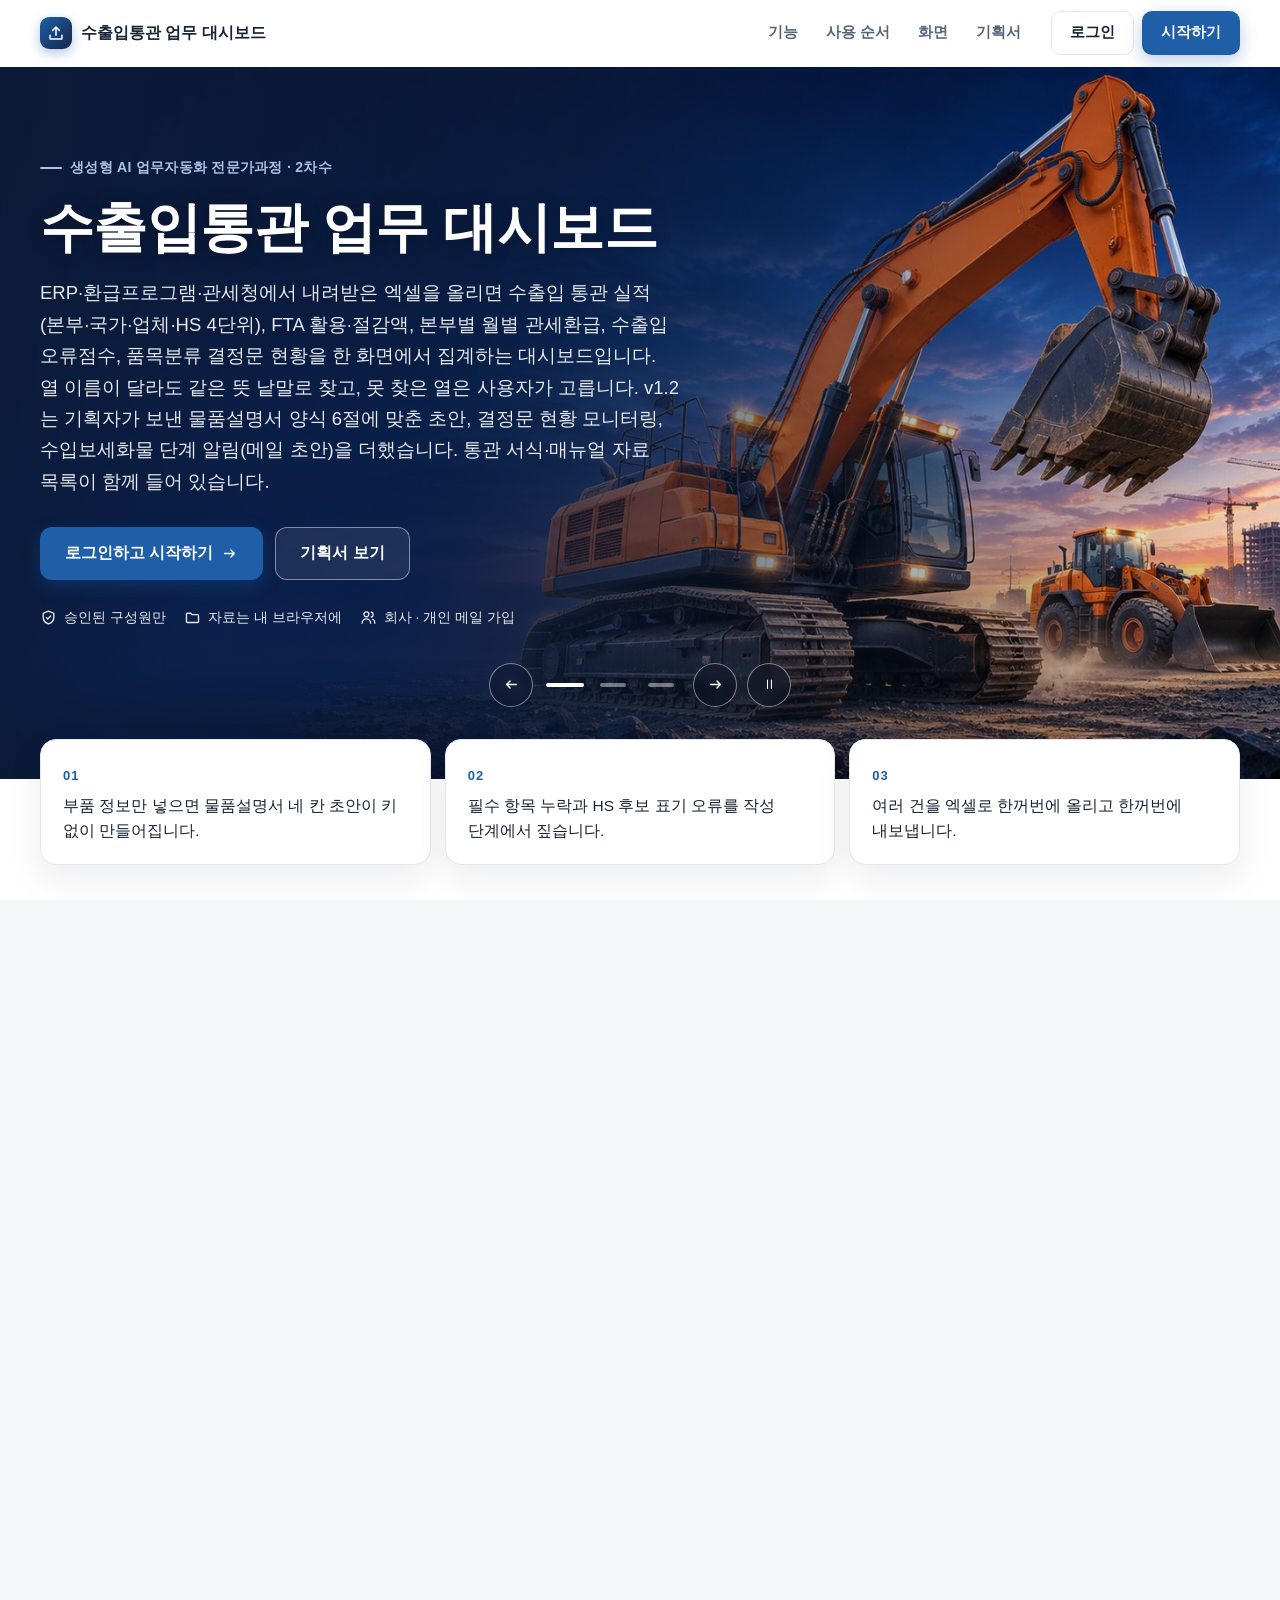
==== dashboard.html @ e9806c6c "마무리: 로그인 · 게시판 · 첫 화면(판 2026-11-13.1) · 개발 자료 전체 Co-Authored-By: Claude Fable 5.2 <noreply@anthropic" ====
<!DOCTYPE html>
<html lang="ko">
<head>
<meta charset="UTF-8">
<meta name="viewport" content="width=device-width, initial-scale=1.0">
<title>대시보드 — 수출입통관 업무 대시보드</title>
<meta name="description" content="ERP·환급프로그램·관세청에서 내려받은 엑셀을 올리면 수출입 통관 실적, FTA 활용·절감액, 관세환급, 수출입 오류점수를 집계해 보여 줍니다. 파일은 브라우저 안에서만 처리합니다.">
<link rel="icon" href="favicon.svg" type="image/svg+xml">
<link rel="canonical" href="https://aebonlee.github.io/build-2611-07/dashboard.html">
<meta name="robots" content="index,follow">
<link rel="stylesheet" href="css/style.css">
<link rel="stylesheet" href="css/app.css">
<link rel="stylesheet" href="css/dash.css">
<!-- auth-kit: 로그인 전에는 도구 화면을 감춘다(js/auth.js 가 판정 뒤 푼다) -->
<script>document.documentElement.classList.add('auth-lock')</script>
<link rel="stylesheet" href="css/auth.css?v=2026-11-13.1">
<link rel="stylesheet" href="css/board.css?v=2026-11-13.1">
<link rel="stylesheet" href="css/kit-build.css?v=2026-11-13.1">
<!-- /auth-kit -->
</head>
<body>

<nav class="topnav" aria-label="주요 메뉴">
  <div class="topnav-inner">
    <a class="topnav-brand" href="dashboard.html">수출입통관 업무 대시보드 <small>build-2611-07 · 기획 최창섭</small></a>
    <ul class="topnav-links">
      <li><a href="dashboard.html" class="active" aria-current="page">대시보드</a></li>
      <li><a href="tracking.html">화물 추적</a></li>
      <li><a href="errors.html">오류점수</a></li>
      <li><a href="index.html">물품설명서</a></li>
      <li><a href="library.html">자료 목록</a></li>
      <li><a href="guide.html">사용법</a></li>
      <li><a href="plan.html">기획서</a></li>
    </ul>
  </div>
</nav>

<header class="hero"><div class="wrap">
  <div class="eyebrow">생성형 AI 업무자동화 전문가과정 · 2차수 · 프로젝트 07 · v1.3</div>
  <h1>수출입통관 업무 대시보드</h1>
  <p>ERP·환급프로그램·관세청에서 내려받은 엑셀을 올리면 <b>수출입 통관 실적, FTA 활용·절감액, 관세환급, 오류점수, 품목분류 결정문 현황</b>을 한 화면에 모읍니다.
     매일 새 엑셀을 올리면 그 데이터로 바뀝니다. 열 이름이 달라도 같은 뜻 낱말로 찾고, 못 찾은 열은 직접 고릅니다.
     수입보세화물 단계 알림은 <a href="tracking.html" style="color:#fff">화물 추적</a>에 있습니다.</p>
</div></header>

<main><div class="wrap">

<section class="card" id="d-map">
  <h2 style="margin-top:0">수출입통관 업무 7항목과 이 도구</h2>
  <p class="sub">기획자가 정리한 대시보드 구조(2026-11-04 「수출입통관업무Dashboard」 총괄 시트)입니다. 항목마다 이 도구의 어디에서 하는지 적었습니다.</p>
  <div class="tablewrap"><table class="map7">
    <thead><tr><th>항목</th><th>하는 일</th><th>자료 · 주기</th><th>As-Is → To-Be</th><th>이 도구에서</th></tr></thead>
    <tbody>
      <tr><td>1. 수출입통관 실적</td><td>수입: 물자대·관세·관세부담율 / 수출: 전년 대비 증감 — 본부·국가·업체·HS 4단위</td><td>ERP 엑셀 · 매일</td><td>매월 1일 전월 분석 뒤 메일 공유 → 매일 대시보드</td><td><a href="#d-upload" data-go-tab="trade">「수출입 실적」 탭</a></td></tr>
      <tr><td>2. FTA 수출입 실적</td><td>FTA 체결국 수입·수출 신고 건의 관세 절감 실적</td><td>ERP 엑셀 · 매일</td><td>→ 매일 대시보드, 메일로 공유할 화면</td><td><a href="#d-upload" data-go-tab="fta">「FTA」 탭</a></td></tr>
      <tr><td>3. 관세환급 실적</td><td>본부별 매월 환급 실적</td><td>환급프로그램 엑셀 · 매월</td><td>→ 월별 표</td><td><a href="#d-upload" data-go-tab="refund">「관세환급」 탭</a></td></tr>
      <tr><td>4. 수출입 오류점수</td><td>신고·오류 건수, 오류점수, 비율</td><td>관세청 엑셀 · 매월</td><td>→ 월별·구분별</td><td><a href="#d-upload" data-go-tab="errors">「오류점수」 탭</a> · <a href="errors.html">v1.3 오류점수 분석(인천·울산)</a></td></tr>
      <tr><td>5. 물품설명서 작성</td><td>고세율 수입부품의 저세율 품목분류 질의용 물품설명서, 결정문 접수 때 고정비 절감 모니터링</td><td>양식 · 결정문 현황 엑셀 · 수시</td><td>엑셀 프롬프트 양식으로 AI 질문 뒤 복사·붙여넣기 → 자동 작성</td><td><a href="index.html">「물품설명서」 화면</a> · <a href="#d-upload" data-go-tab="ruling">「품목분류 결정문」 탭</a></td></tr>
      <tr><td>6. 수입보세화물 Tracking</td><td>근무시간 외 BL 의 입항보고·수입신고 단계를 관세사·요청자에게 알림</td><td>유니패스 · ERP · 비정기</td><td>포워더가 입항 예정 공유 → 단계별 메일 안내</td><td><a href="tracking.html">「화물 추적」 화면</a></td></tr>
      <tr><td>7. 수출입통관 Archive</td><td>세관 제출 사유서, ERP 통합 업무 매뉴얼 보관·공유</td><td>문서 · 비정기</td><td>요청 때 메일 → 목록 링크 공유</td><td><a href="library.html">「자료 목록」 화면</a></td></tr>
    </tbody>
  </table></div>
</section>

<section id="d-upload" class="card">
  <h2 style="margin-top:0">1. 엑셀을 올리세요</h2>
  <p class="sub">수입·수출 실적(ERP), 관세환급(환급프로그램), 오류점수(관세청), 품목분류 결정문 현황 엑셀을 한꺼번에 올려도 됩니다. 파일마다 종류를 알아봅니다.</p>
  <label class="drop" id="d-drop">
    <input type="file" id="d-file" accept=".xlsx,.xls,.csv" multiple>
    <b>엑셀 파일을 끌어다 놓거나 눌러서 고르세요 (여러 개 가능)</b>
    <span>파일은 서버로 올라가지 않습니다 · 브라우저 안에서만 처리합니다</span>
  </label>
  <div class="btnrow">
    <button class="btn primary" id="btn-dash-sample">예제로 해보기</button>
    <a class="btn" href="samples/예제_수입통관실적_ERP.xlsx" download>예제 엑셀 받기(수입)</a>
    <button class="btn" id="btn-dash-clear" type="button">저장된 데이터 지우기</button>
  </div>
  <p class="sub" style="margin-top:10px">예제는 가짜 업체·본부의 2024-01~2025-10 데이터입니다. 예제 데이터는 실제 사내 데이터가 아닙니다.
    예제 엑셀 5종은 <code>samples/</code> 폴더에 있습니다.</p>
  <label class="chk"><input type="checkbox" id="d-remember" checked> 올린 데이터를 이 브라우저에 기억하기(다음에 열 때 다시 올리지 않아도 됩니다)</label>
  <div id="d-msg"></div>
  <div id="d-sets"></div>
</section>

<section id="d-view" class="card" hidden>
  <div class="dfilter" id="d-filter">
    <label>기간 <select id="f-from"></select> ~ <select id="f-to"></select></label>
    <label>본부 <select id="f-hq"></select></label>
    <label>국가 <select id="f-country"></select></label>
    <label>금액 단위 <select id="f-unit"><option>원</option><option>천원</option><option>백만원</option><option>USD</option></select></label>
    <button class="btn" id="btn-f-reset" type="button">기간 처음대로</button>
    <button class="btn green" id="btn-dash-xlsx" type="button">엑셀로 내보내기</button>
  </div>
  <p class="sub" id="f-note"></p>

  <div class="tabs" role="tablist" aria-label="분석 종류">
    <button role="tab" class="tab" data-tab="trade" aria-selected="true">수출입 실적</button>
    <button role="tab" class="tab" data-tab="fta" aria-selected="false">FTA</button>
    <button role="tab" class="tab" data-tab="refund" aria-selected="false">관세환급</button>
    <button role="tab" class="tab" data-tab="errors" aria-selected="false">오류점수</button>
    <button role="tab" class="tab" data-tab="ruling" aria-selected="false">품목분류 결정문</button>
  </div>

  <div class="tabpanel" id="t-trade" role="tabpanel">
    <div class="kpis" id="kpi-trade"></div>
    <div class="ctrl">
      <label>묶는 기준 <select id="by-trade">
        <option value="hq">본부</option><option value="country">국가</option><option value="company">업체</option><option value="hs4">HS 4단위</option>
      </select></label>
      <label>상위 <select id="top-trade"><option>5</option><option selected>10</option><option>20</option></select></label>
    </div>
    <div class="charts" id="ch-trade"></div>
    <div id="tb-trade"></div>
  </div>
  <div class="tabpanel" id="t-fta" role="tabpanel" hidden>
    <div class="kpis" id="kpi-fta"></div>
    <div class="ctrl">
      <label>묶는 기준 <select id="by-fta"><option value="hq">본부</option><option value="country">국가</option><option value="company">업체</option></select></label>
    </div>
    <div class="charts" id="ch-fta"></div>
    <div id="tb-fta"></div>
  </div>
  <div class="tabpanel" id="t-refund" role="tabpanel" hidden>
    <div class="kpis" id="kpi-refund"></div>
    <div class="charts" id="ch-refund"></div>
    <div id="tb-refund"></div>
  </div>
  <div class="tabpanel" id="t-errors" role="tabpanel" hidden>
    <div class="kpis" id="kpi-errors"></div>
    <div class="charts" id="ch-errors"></div>
    <div id="tb-errors"></div>
  </div>
  <div class="tabpanel" id="t-ruling" role="tabpanel" hidden>
    <div class="kpis" id="kpi-ruling"></div>
    <div class="ctrl">
      <label>묶는 기준 <select id="by-ruling"><option value="product">완제품</option><option value="broker">관세사</option><option value="hs4">HS 4단위(결정세번)</option></select></label>
    </div>
    <div class="charts" id="ch-ruling"></div>
    <div id="tb-ruling"></div>
  </div>
</section>

<section class="card">
  <h2 style="margin-top:0">이번 판에서 하지 않는 것</h2>
  <ul class="ul">
    <li><b>메일 자동 발송·유니패스 자동 감시</b> — <a href="tracking.html">화물 추적</a>은 사람이 엑셀을 올리거나 「조회」를 눌렀을 때 읽고, 메일은 초안까지만 만듭니다.</li>
    <li><b>ERP·관세청 시스템 자동 연결</b> — 「실시간」은 매일 내려받은 엑셀을 다시 올려 갱신하는 방식입니다. 올린 날짜와 데이터 기간을 위에 표시합니다.</li>
    <li>통관 서식·업무 매뉴얼 파일 보관 — <a href="library.html">자료 목록</a>에 이름·설명·사내 위치만 등록합니다.</li>
  </ul>
</section>

</div></main>

<footer><div class="wrap">
  생성형 AI 업무자동화 전문가과정 2차수 · 프로젝트 07 · 기획 최창섭 ·
  예제 데이터는 실제 사내 데이터가 아닙니다 · 화면의 숫자는 올린 엑셀에서 계산한 값입니다.
</div></footer>

<script src="lib/xlsx.full.min.js"></script>
<script src="js/customs.js"></script>
<script src="js/dash.js"></script>
<script>
  // 7항목 표의 탭 링크 — 올린 자료가 있을 때 그 탭을 연다
  document.getElementById('d-map').addEventListener('click', function (e) {
    var a = e.target.closest('[data-go-tab]'); if (!a) return;
    var b = document.querySelector('.tab[data-tab="' + a.dataset.goTab + '"]'); if (b && !document.getElementById('d-view').hidden) b.click();
  });
</script>
<!-- auth-kit: 로그인 · 사용 신청 · 승인 · 게시판(키트 정본 data10-00/kit/auth, 적용 build-2611-00/tools/kit) -->
<script src="vendor/supabase.js?v=2026-11-13.1"></script>
<script src="js/auth-config.js?v=2026-11-13.1"></script>
<script src="js/kit-build.js?v=2026-11-13.1"></script>
<script src="js/board.js?v=2026-11-13.1"></script>
<script src="js/auth.js?v=2026-11-13.1"></script>
<!-- /auth-kit -->
</body>
</html>
---- css/style.css ----
:root{
  --bg:#f4f6f8; --card:#fff; --ink:#152232; --sub:#5b6b7b; --line:#dde4ea;
  --brand:#154b6e; --brand-deep:#0d3350; --accent:#0b6e99;
  --ok:#0a6045; --warn:#7a4f00; --danger:#c8341f;
  --wrap:1320px; --pad:24px;
}
@media (max-width:640px){ :root{ --pad:16px; } }
*{box-sizing:border-box; margin:0; padding:0;}
html,body{background:var(--bg); color:var(--ink);
  font-family:"Pretendard","Apple SD Gothic Neo","Malgun Gothic",sans-serif;}
body{font-size:15px; line-height:1.65; word-break:keep-all; overflow-wrap:break-word;}

/* 상단 바는 고정 — 표를 아래로 훑는 동안에도 조작부가 보여야 한다.
   sticky 가 아니라 fixed 다: 조상에 overflow 가 걸리면 sticky 는 조용히 죽는다. */
.topnav{position:fixed; top:0; left:0; right:0; z-index:40;
  background:var(--brand-deep); border-bottom:1px solid rgba(255,255,255,.12);}
.topnav-inner{display:flex; align-items:center; justify-content:space-between;
  gap:20px; max-width:var(--wrap); margin:0 auto; padding:0 var(--pad); min-height:56px;}
.topnav-brand{display:flex; align-items:center; min-height:56px; color:#fff;
  font-weight:750; font-size:14.5px; text-decoration:none; white-space:nowrap;}
.topnav-brand small{font-weight:400; opacity:.7; font-size:12px; margin-left:8px;}
.topnav-links{display:flex; align-items:center; gap:2px; list-style:none; margin:0; padding:0;
  overflow-x:auto; scrollbar-width:none;}
.topnav-links::-webkit-scrollbar{display:none;}
.topnav-links a{display:flex; align-items:center; min-height:56px; padding:0 12px;
  color:rgba(255,255,255,.82); text-decoration:none; font-size:13.5px; font-weight:600;
  white-space:nowrap; border-bottom:2px solid transparent;}
.topnav-links a:hover{color:#fff;}
.topnav-links a.active{color:#fff; border-bottom-color:#7ec8a0;}
@media (max-width:860px){
  .topnav-inner{gap:10px; padding:0 14px; min-height:52px;}
  .topnav-brand{min-height:52px; font-size:13.5px;} .topnav-brand small{display:none;}
  .topnav-links a{min-height:52px; padding:0 9px; font-size:13px;}
}

.hero{background:linear-gradient(180deg,var(--brand-deep),var(--brand)); color:#fff;
  padding:52px 0 38px; margin-top:56px;}
@media (max-width:860px){ .hero{margin-top:52px; padding:38px 0 28px;} }
.hero .eyebrow{font-size:12.5px; letter-spacing:.08em; opacity:.75; margin-bottom:9px;}
.hero h1{font-size:27px; line-height:1.3; font-weight:750; margin-bottom:11px;}
.hero p{max-width:66ch; color:rgba(255,255,255,.86); font-size:14.5px;}
main{padding:34px 0 60px;}
.wrap{max-width:var(--wrap); margin:0 auto; padding:0 var(--pad);}

h2{font-size:19px; font-weight:700; margin:32px 0 8px;}
main > .wrap > :first-child{margin-top:0;}
p{margin:0 0 13px;} .sub{color:var(--sub); font-size:14px;}
code{font-family:ui-monospace,SFMono-Regular,Menlo,monospace; font-size:.92em;
  background:#eef2f6; border-radius:4px; padding:1px 5px;}

.card{background:var(--card); border:1px solid var(--line); border-radius:12px;
  padding:22px 24px; margin-bottom:18px;}
.drop{display:block; border:2px dashed #93a7bd; border-radius:12px; background:#fbfdff;
  padding:30px 20px; text-align:center; cursor:pointer; transition:border-color .15s,background .15s;}
.drop:hover,.drop.over{border-color:var(--accent); background:#f0f8fc;}
.drop b{display:block; font-size:15.5px; margin-bottom:5px;}
.drop span{color:var(--sub); font-size:13.5px;}
input[type=file]{display:none;}

.btn{display:inline-flex; align-items:center; justify-content:center; gap:6px;
  min-height:42px; padding:0 18px; border-radius:9px; border:1px solid var(--line);
  background:#fff; color:var(--ink); font-size:14px; font-weight:650; cursor:pointer;}
.btn:hover{border-color:#9fb2c4;}
.btn.primary{background:var(--brand); border-color:var(--brand); color:#fff;}
.btn.primary:hover{background:var(--brand-deep);}
.btn.green{background:var(--ok); border-color:var(--ok); color:#fff;}
.btn:disabled{opacity:.45; cursor:not-allowed;}
.btnrow{display:flex; flex-wrap:wrap; gap:8px; margin-top:14px;}

.note{border-left:4px solid var(--accent); background:#eef6fa; color:#0b3a4f;
  padding:13px 15px; border-radius:8px; font-size:14px; margin:14px 0;}
.warn{border-left:4px solid var(--danger); background:#fdeae7; color:#7a1a0c;
  padding:13px 15px; border-radius:8px; font-size:14px; margin:14px 0;}
.ok{border-left:4px solid var(--ok); background:#e9f6f0; color:#08422a;
  padding:13px 15px; border-radius:8px; font-size:14px; margin:14px 0;}

.tablewrap{overflow-x:auto; border:1px solid var(--line); border-radius:10px; background:#fff; max-height:70vh;}
table{border-collapse:collapse; width:100%; font-size:13px;}
th,td{border-bottom:1px solid var(--line); padding:8px 11px; text-align:left; white-space:nowrap;}
th{background:#eef2f6; font-weight:700; position:sticky; top:0; z-index:1;}
tr:last-child td{border-bottom:0;}
td.num{text-align:right; font-variant-numeric:tabular-nums;}
td.mono{font-family:ui-monospace,SFMono-Regular,Menlo,monospace;}
tr.flag td{background:#fdf3f1;}
/* 계산으로 채운 값은 문서에 적혀 있던 값과 **신뢰도가 다르다.**
   같은 모양으로 두면 사람이 구분하지 못한 채 그대로 믿게 된다. */
td .calc{display:inline-block; margin-left:5px; font-size:10.5px; font-weight:700;
  color:#0b3a4f; background:#dceaf3; border-radius:4px; padding:1px 5px; vertical-align:middle;}
.rev{color:var(--danger); font-weight:650; white-space:normal; min-width:240px;}

.filelist{margin:13px 0 0; padding:0; list-style:none; font-size:13.5px;}
.filelist li{padding:6px 0; border-bottom:1px solid var(--line); color:var(--sub);
  display:flex; justify-content:space-between; gap:10px;}
.filelist li:last-child{border-bottom:0;}
.stats{display:flex; flex-wrap:wrap; gap:10px; margin:14px 0 0;}
.stat{background:#eef2f6; border-radius:9px; padding:9px 14px; font-size:13.5px;}
.stat b{font-size:17px; display:block; font-variant-numeric:tabular-nums;}
footer{border-top:1px solid var(--line); padding:24px 0 40px; color:var(--sub); font-size:13px;}
---- css/app.css ----
/* 이 앱 전용 — 공통 style.css 뒤에 읽는다 */
h3{font-size:16px; font-weight:700; margin:0;}
.ctrl{display:flex; flex-wrap:wrap; align-items:center; gap:10px 14px; margin:6px 0 12px; font-size:14px;}
.ctrl label{display:flex; flex-wrap:wrap; align-items:center; gap:6px;}
.ctrl input,.ctrl select,.fgrid input,.fgrid textarea,textarea{font:inherit; font-size:14px; padding:6px 8px; border:1px solid var(--line); border-radius:7px; background:#fff; max-width:100%;}
textarea{width:100%; line-height:1.6; resize:vertical;}
.ctrl input[type=password]{width:min(280px,100%);}
.note ul,.warn ul,.ul{margin:6px 0 0 18px;}

/* 목록 */
tr.pick{cursor:pointer;} tr.pick:hover td{background:#f0f8fc;}
tr.pick.on td{background:#e3f0f8; font-weight:650;}
.tag{display:inline-block; font-size:11.5px; font-weight:700; border-radius:5px; padding:1px 7px; background:#eef2f6; color:#33475b; white-space:nowrap;}
.tag.ok-t{background:#d6ecdf; color:#08422a;} .tag.bad-t{background:#f4b9ad; color:#7a1a0c;}
.tag.ai-t{background:#e7defa; color:#4a2e86;}

/* 접는 상자 */
.box{border:1px solid var(--line); border-radius:10px; padding:10px 14px; margin:10px 0; background:#fbfcfd;}
.box summary{cursor:pointer; font-weight:700; font-size:14.5px;}
.box[open] summary{margin-bottom:8px;}
.fgrid{display:grid; grid-template-columns:repeat(auto-fill,minmax(min(220px,100%),1fr)); gap:10px 12px; margin:8px 0;}
.fgrid label{display:flex; flex-direction:column; gap:4px; font-size:13px; color:var(--sub); min-width:0;}
.fgrid label small{color:var(--danger); font-weight:700;}
.fgrid label.wide{grid-column:1/-1;}
.fgrid label.miss input,.fgrid label.miss textarea{border-color:var(--danger); background:#fff7f5;}
.chk{display:flex; align-items:center; gap:6px; margin-top:8px; font-weight:650;}

/* 초안 칸 */
.sec{margin:16px 0;}
.sec-h{display:flex; flex-wrap:wrap; align-items:center; gap:8px; margin-bottom:6px;}
.sec-t{min-height:96px;}
.x{border:0; background:none; color:var(--danger); cursor:pointer; font-size:12.5px; text-decoration:underline;}
.ai-box{border:1px solid #cdbdf0; background:#faf8ff; border-radius:10px; padding:12px 16px; margin-top:12px;}
.ai-t-body{white-space:pre-wrap; font-family:inherit; font-size:14px; background:#fff; border:1px solid var(--line); border-radius:8px; padding:10px 12px; margin:0;}

/* 인쇄용 양식 */
.preview:empty{display:none;}
.preview{margin-top:16px;}
.doc{background:#fff; border:1px solid var(--line); border-radius:10px; padding:22px; margin-bottom:16px;}
.doc h1{font-size:21px; text-align:center; margin-bottom:4px;}
.doc-flag{text-align:center; color:#4a2e86; font-size:12.5px; font-weight:700;}
.doc-t{border:1.5px solid #152232; table-layout:fixed;}
.doc-t th,.doc-t td{border:1px solid #152232; white-space:normal; vertical-align:top; padding:8px 10px; font-size:13.5px;}
.doc-t th{width:18%; background:#eef2f6; position:static; text-align:center; vertical-align:middle;}
.doc-body{white-space:pre-line;}
.doc-foot{color:var(--sub); font-size:12px; margin-top:8px;}
@media (max-width:640px){ .doc{padding:12px;} .doc-t th{width:26%;} .doc-t th,.doc-t td{padding:6px; font-size:12.5px;} }

[hidden]{display:none !important;}

@media print{
  body{background:#fff;}
  .topnav,.hero,footer,#s-input,#s-draft,#s-ai,#s-out > :not(.preview){display:none !important;}
  main{padding:0;} .card{border:0; padding:0;}
  .doc{border:0; border-radius:0; padding:0; margin:0;}
}
---- css/dash.css ----
/* 대시보드·자료 목록 전용(v1.1) — style.css · app.css 뒤에 읽는다 */
.dfilter{display:flex; flex-wrap:wrap; align-items:center; gap:10px 14px; font-size:14px;}
.dfilter label{display:flex; flex-wrap:wrap; align-items:center; gap:6px;}
.dfilter select{font:inherit; font-size:14px; padding:6px 8px; border:1px solid var(--line); border-radius:7px; background:#fff; max-width:100%;}
#f-note{margin:10px 0 0;}

.tabs{display:flex; flex-wrap:wrap; gap:4px; border-bottom:2px solid var(--line); margin:18px 0 16px;}
.tab{font:inherit; font-size:14.5px; font-weight:700; color:var(--sub); background:none; border:0; border-bottom:3px solid transparent;
  margin-bottom:-2px; padding:10px 14px; cursor:pointer; min-height:44px;}
.tab:hover{color:var(--ink);}
.tab.on{color:var(--brand); border-bottom-color:var(--brand);}

.kpis{display:grid; grid-template-columns:repeat(auto-fill,minmax(min(210px,100%),1fr)); gap:12px; margin-bottom:14px;}
.kpi{border:1px solid var(--line); border-radius:11px; padding:14px 16px; background:#fbfdff; display:flex; flex-direction:column; gap:3px; min-width:0;}
.kpi-l{font-size:13px; font-weight:700; color:var(--sub);}
.kpi-v{font-size:24px; line-height:1.2; font-weight:750; color:var(--brand-deep); font-variant-numeric:tabular-nums;}
.kpi small{font-size:12.5px; color:var(--sub);}
.kpi-how{font-size:11.5px; color:#0b3a4f; background:#dceaf3; border-radius:4px; padding:1px 6px; align-self:flex-start; margin-top:4px;}
.kpi.empty{background:#f7f8fa; border-style:dashed;}
.kpi.empty .kpi-v{font-size:18px; color:var(--sub);}

.charts{display:grid; grid-template-columns:repeat(auto-fill,minmax(min(460px,100%),1fr)); gap:14px; margin:6px 0 16px; align-items:start;}
.chart-box{border:1px solid var(--line); border-radius:11px; padding:10px 12px 6px; background:#fff; margin:0; min-width:0; overflow-x:auto;}
.chart-box figcaption{font-size:13.5px; font-weight:700; margin-bottom:4px;}
svg.chart{display:block; width:100%; height:auto;}
/* 좁은 화면에서 그림을 줄이면 글자가 읽히지 않는다 — 최소 폭을 두고 상자 안에서 옆으로 밀어 본다 */
@media (max-width:640px){ svg.chart{min-width:520px;} .kpis{grid-template-columns:repeat(auto-fill,minmax(min(118px,100%),1fr)); gap:8px;} .kpi{padding:10px 12px;} .kpi-v{font-size:20px;} }
svg.chart .grid{stroke:#e3e9ef; stroke-width:1;}
svg.chart .ax{font-size:11px; fill:#5b6b7b; font-family:inherit;}
svg.chart .lab{fill:#152232;}
svg.chart .lg{font-size:12px; fill:#152232; font-family:inherit;}

.tb-h{margin:18px 0 8px; font-size:15px;}
tr.sum td{font-weight:750; background:#f4f7fa;}
tr.rest td{color:var(--sub);}
th.num{text-align:right;}
span.pos{color:var(--ok); font-weight:650;} span.neg{color:var(--danger); font-weight:650;}
td.wrapcell{white-space:normal; min-width:140px; max-width:320px;}
table.map{margin-top:8px;} table.map select{font:inherit; font-size:13.5px; padding:4px 6px; border:1px solid var(--line); border-radius:6px; max-width:220px;}
tr.maprow > td{background:#fbfcfd; white-space:normal;}
small.req{color:var(--danger); font-weight:700;}
#d-sets select{font:inherit; font-size:13.5px; padding:4px 6px; border:1px solid var(--line); border-radius:6px;}

/* 자료 목록 */
.lib-form{display:grid; grid-template-columns:repeat(auto-fill,minmax(min(240px,100%),1fr)); gap:10px 12px; margin:8px 0;}
.lib-form label{display:flex; flex-direction:column; gap:4px; font-size:13px; color:var(--sub); min-width:0;}
.lib-form label.wide{grid-column:1/-1;}
.lib-form input,.lib-form select,.lib-form textarea{font:inherit; font-size:14px; padding:6px 8px; border:1px solid var(--line); border-radius:7px; background:#fff; max-width:100%;}
.lib-cats{display:flex; flex-wrap:wrap; gap:6px; margin:10px 0;}
.lib-cats button{font:inherit; font-size:13px; border:1px solid var(--line); background:#fff; border-radius:999px; padding:4px 12px; cursor:pointer; min-height:34px;}
.lib-cats button.on{background:var(--brand); color:#fff; border-color:var(--brand);}
td.loc{white-space:normal; word-break:break-all; min-width:160px; max-width:360px; font-family:ui-monospace,SFMono-Regular,Menlo,monospace; font-size:12.5px;}
td.desc{white-space:normal; min-width:180px; max-width:360px;}
.lead-link{margin-top:12px;}

[hidden]{display:none !important;}

/* (v1.2) 7항목 표 · 결정문 목록 · 화물 추적 */
table.map7 td{white-space:normal; min-width:120px; vertical-align:top;}
table.ruling-list td,table.ruling-by td:first-child{text-align:left;}
table.ruling-list td.num{text-align:left; font-variant-numeric:normal;}
.chips{display:inline-flex; gap:3px;}
.chip{display:inline-flex; align-items:center; justify-content:center; width:22px; height:22px; border-radius:50%; border:1px solid var(--line); background:#f4f7fa; color:var(--sub); font-size:11.5px; font-weight:700;}
.chip.done{background:var(--ok); border-color:var(--ok); color:#fff;}
.tag.ah-t{background:#fde7c8; color:#7a4f00;}
table.ships td{white-space:normal; vertical-align:top;}
table.ships td.mono{white-space:nowrap;}
.alert-box{border:1px solid var(--line); border-left:4px solid var(--danger); border-radius:10px; padding:12px 16px; margin:12px 0; background:#fffdfb;}
.alert-box .sec-h{margin-bottom:4px;}
.alert-box label.sub{display:flex; flex-direction:column; gap:3px; margin:8px 0 6px;}
.alert-box input,.alert-box textarea,#t-tpl input,#t-tpl textarea{font:inherit; font-size:14px; padding:6px 8px; border:1px solid var(--line); border-radius:7px; background:#fff; max-width:100%;}
.alert-box textarea,#t-tpl textarea{width:100%;}
#t-tpl label.sub{display:flex; flex-direction:column; gap:3px; margin:6px 0;}
#t-targets{gap:8px 16px;}
.ctrl input[type=text],.ctrl input[type=password]{font:inherit; font-size:14px; padding:6px 8px; border:1px solid var(--line); border-radius:7px; background:#fff; max-width:100%;}
.btn[aria-disabled="true"]{opacity:.45; pointer-events:none;}

/* (v1.3) 오류점수 */
tr.over td{background:#fdeae7;}
table.ledger input{font:inherit; font-size:13px; padding:4px 6px; border:1px solid var(--line); border-radius:6px; min-width:90px; width:100%;}

/* v1.4 — 좁은 화면에서 긴 BL 선택 상자가 화면 밖으로 나가지 않게 */
#api-bl{max-width:100%;min-width:0;}
label:has(> #api-bl){min-width:0;max-width:100%;}
---- css/auth.css ----
/* data10 로그인 키트 — 정본: data10-00/kit/auth/css/auth.css (사본을 직접 고치지 말 것)
   로그인 전 대문 · 사용 신청 · 승인 대기 · 구성원 관리 창. 클래스는 모두 ag- / auth- 로 시작해 도구 화면과 섞이지 않는다. */
:root {
  --ag-ink: #172334; --ag-sub: #55657a; --ag-line: #d6dee8; --ag-bg: #f3f6f9;
  --ag-navy: #13274b; --ag-navy-2: #0c1b36; --ag-brand: #1f5fa8; --ag-brand-d: #174a84;
  --ag-ok: #1b6e3a; --ag-ok-bg: #e5f3ea; --ag-err: #b3261e; --ag-err-bg: #fdecea; --ag-warn: #7a5200; --ag-warn-bg: #fff4d6;
  --ag-accent: #a9c2e2;
  --ag-pad: 20px;
}
@media (min-width: 640px) { :root { --ag-pad: 28px; } }
@media (min-width: 1024px) { :root { --ag-pad: 40px; } }

/* 로그인 전에는 도구 화면을 감춘다(자리는 그대로 — 그래프 폭 계산이 흔들리지 않게 visibility) */
html.auth-lock body > *:not(#authGate) { visibility: hidden; }
html.auth-lock body { overflow: hidden; }

.ag {
  position: fixed; inset: 0; z-index: 2000; overflow-y: auto; -webkit-overflow-scrolling: touch;
  background: var(--ag-bg); color: var(--ag-ink);
  font: 16px/1.65 Pretendard, 'Apple SD Gothic Neo', 'Malgun Gothic', 'Noto Sans KR', sans-serif;
  word-break: keep-all; overflow-wrap: break-word;
}
.ag[hidden] { display: none; }
.ag *, .ag *::before, .ag *::after, .ag-modal * { box-sizing: border-box; }

.ag-wrap {
  max-width: calc(1180px + 2 * var(--ag-pad)); margin: 0 auto; padding: 0 var(--ag-pad);
  display: grid; grid-template-columns: minmax(0, 1fr); gap: 0;
}
.ag-hero {
  background: linear-gradient(160deg, var(--ag-navy) 0%, var(--ag-navy-2) 100%); color: #fff;
  margin: 0 calc(-1 * var(--ag-pad)); padding: 36px var(--ag-pad) 32px;
}
.ag-side { padding: 24px 0 8px; }
@media (min-width: 960px) {
  .ag { background: linear-gradient(90deg, var(--ag-navy-2) 0, var(--ag-navy-2) 50%, var(--ag-bg) 50%); }
  .ag-wrap { grid-template-columns: minmax(0, 1fr) minmax(0, 1fr); min-height: calc(100vh - 48px); align-items: center; }
  .ag-hero { margin: 0; padding: 56px 48px 56px 0; background: none; min-height: 100%; display: flex; flex-direction: column; justify-content: center; }
  .ag-side { padding: 56px 0 56px 48px; }
}
.ag-eyebrow { margin: 0 0 10px; font-size: 13.5px; letter-spacing: .02em; color: var(--ag-accent); }
.ag-hero h1 { margin: 0 0 14px; font-size: clamp(26px, 3.6vw, 38px); line-height: 1.3; color: #fff; font-weight: 800; }
.ag-lead { margin: 0 0 24px; color: #d7e3f2; font-size: 16.5px; max-width: 640px; }
.ag-feats { list-style: none; margin: 0 0 24px; padding: 0; display: grid; grid-template-columns: minmax(0, 1fr); gap: 10px; }
@media (min-width: 640px) { .ag-feats { grid-template-columns: repeat(2, minmax(0, 1fr)); } }
.ag-feats li { border: 1px solid rgba(255, 255, 255, .14); border-radius: 12px; padding: 14px 16px; background: rgba(255, 255, 255, .05); }
.ag-feats b { display: block; color: #fff; font-size: 15.5px; margin-bottom: 4px; }
.ag-feats span { display: block; color: #c4d3e6; font-size: 14px; line-height: 1.55; }
.ag-flow-t { margin: 0 0 8px; font-size: 13.5px; color: #a9c2e2; }
.ag-flow ol { list-style: none; margin: 0; padding: 0; display: flex; flex-wrap: wrap; gap: 8px; }
.ag-flow li { display: inline-flex; align-items: center; gap: 8px; padding: 6px 12px 6px 6px; border-radius: 999px; background: rgba(255, 255, 255, .08); color: #e6eef8; font-size: 14px; }
.ag-n { display: inline-grid; place-items: center; width: 24px; height: 24px; border-radius: 50%; background: #fff; color: var(--ag-navy); font-weight: 700; font-size: 13px; }

.ag-card { background: #fff; border: 1px solid var(--ag-line); border-radius: 16px; padding: 26px 24px; box-shadow: 0 10px 30px rgba(15, 30, 55, .08); max-width: 460px; margin: 0 auto; }
.ag-card h2 { margin: 6px 0 8px; font-size: 21px; color: var(--ag-ink); }
.ag-card p { margin: 0 0 12px; }
.ag-sub { color: var(--ag-sub); font-size: 14.5px; }
.ag-tabs { display: flex; gap: 4px; padding: 4px; background: #eef2f6; border-radius: 10px; margin: 0 0 18px; }
.ag-tabs button { flex: 1; border: 0; background: transparent; padding: 9px 10px; border-radius: 8px; font: inherit; font-weight: 600; color: var(--ag-sub); cursor: pointer; }
.ag-tabs button[aria-selected="true"] { background: #fff; color: var(--ag-ink); box-shadow: 0 1px 3px rgba(0, 0, 0, .1); }
.ag-form { display: grid; gap: 12px; }
.ag-form label { display: grid; gap: 5px; font-size: 14px; font-weight: 600; color: var(--ag-ink); }
.ag-form small { font-weight: 400; color: var(--ag-sub); }
.ag-form input { font: inherit; font-size: 16px; font-weight: 400; padding: 10px 12px; border: 1px solid var(--ag-line); border-radius: 9px; background: #fff; color: var(--ag-ink); width: 100%; }
.ag-form input::placeholder { color: #8a97a8; font-weight: 400; }
.ag-form input:focus { outline: 2px solid var(--ag-brand); outline-offset: 1px; border-color: var(--ag-brand); }
.ag-btn { font: inherit; font-weight: 700; display: inline-flex; align-items: center; justify-content: center; gap: 6px; min-height: 44px; padding: 8px 16px;
  border-radius: 10px; border: 1px solid var(--ag-line); background: #fff; color: var(--ag-ink); cursor: pointer; width: 100%; }
.ag-btn:hover { border-color: var(--ag-brand); }
.ag-btn:disabled { opacity: .6; cursor: progress; }
.ag-primary { background: var(--ag-brand); border-color: var(--ag-brand); color: #fff; }
.ag-primary:hover { background: var(--ag-brand-d); }
.ag-kakao { background: #fee500; border-color: #fee500; color: #191600; }
.ag-or { display: flex; align-items: center; gap: 10px; color: var(--ag-sub); font-size: 13px; margin: 14px 0; }
.ag-or::before, .ag-or::after { content: ''; flex: 1; height: 1px; background: var(--ag-line); }
.ag-hint { margin: 14px 0 0 !important; color: var(--ag-sub); font-size: 13.5px; }
.ag-msg { margin: 12px 0 0 !important; font-size: 14px; min-height: 1em; color: var(--ag-sub); }
.ag-msg:empty { display: none; }
.ag-msg.is-err { color: var(--ag-err); background: var(--ag-err-bg); padding: 8px 12px; border-radius: 8px; }
.ag-msg.is-ok { color: var(--ag-ok); background: var(--ag-ok-bg); padding: 8px 12px; border-radius: 8px; }
.ag-link { border: 0; background: none; color: var(--ag-sub); text-decoration: underline; font: inherit; font-size: 14px; cursor: pointer; margin-top: 14px; padding: 6px 0; }
.ag-badge { display: inline-block; padding: 3px 10px; border-radius: 999px; background: var(--ag-warn-bg); color: var(--ag-warn); font-size: 13px; font-weight: 700; }
.ag-badge.is-off { background: var(--ag-err-bg); color: var(--ag-err); }
.ag-claim { margin-top: 16px; padding: 14px; border: 1px dashed var(--ag-line); border-radius: 10px; font-size: 14px; color: var(--ag-sub); }
.ag-foot { text-align: center; color: var(--ag-sub); font-size: 13px; margin: 0; padding: 14px var(--ag-pad) 22px; }
@media (min-width: 960px) { .ag-foot { color: #8fa3bd; text-align: left; max-width: calc(1180px + 2 * var(--ag-pad)); margin: 0 auto; } }

/* 상단 바 계정 칩 */
.auth-chip { display: flex; align-items: center; gap: 6px; margin-left: auto; flex-wrap: nowrap; font-size: 13.5px; }
.auth-chip.is-float { position: fixed; top: 10px; right: 10px; z-index: 1500; background: #fff; border: 1px solid var(--ag-line); border-radius: 999px; padding: 4px 6px 4px 12px; }
.auth-chip-name { max-width: 9em; overflow: hidden; text-overflow: ellipsis; white-space: nowrap; font-weight: 600; }
.auth-chip-btn { font: inherit; font-size: 13px; border: 1px solid var(--ag-line); background: #fff; color: var(--ag-ink); border-radius: 8px; padding: 5px 10px; cursor: pointer; white-space: nowrap; display: inline-flex; align-items: center; gap: 4px; }
.auth-chip-btn:hover { border-color: var(--ag-brand); color: var(--ag-brand); }
.auth-chip-n { display: inline-grid; place-items: center; min-width: 18px; height: 18px; padding: 0 5px; border-radius: 9px; background: var(--ag-err); color: #fff; font-size: 11.5px; font-weight: 700; }
.auth-chip-n[hidden] { display: none; }
@media (max-width: 639px) { .auth-chip-name { display: none; } }

/* 구성원 관리 창 */
.ag-modal { position: fixed; inset: 0; z-index: 2100; background: rgba(10, 20, 35, .5); display: flex; align-items: flex-start; justify-content: center; padding: 24px 12px; overflow-y: auto;
  font: 15px/1.6 Pretendard, 'Apple SD Gothic Neo', 'Malgun Gothic', sans-serif; color: var(--ag-ink); word-break: keep-all; overflow-wrap: break-word; }
.ag-modal[hidden] { display: none; }
.ag-panel { background: #fff; border-radius: 14px; width: 100%; max-width: 980px; padding: 20px 22px 24px; }
.ag-panel-h { display: flex; align-items: center; justify-content: space-between; gap: 12px; }
.ag-panel-h h2 { margin: 0; font-size: 20px; }
.ag-x { border: 0; background: none; font-size: 26px; line-height: 1; cursor: pointer; color: var(--ag-sub); padding: 4px 8px; }
.ag-panel .ag-tabs { max-width: 320px; margin: 12px 0; }
.ag-tablewrap { overflow-x: auto; }
.ag-table { width: 100%; border-collapse: collapse; font-size: 14.5px; }
.ag-table th, .ag-table td { text-align: left; vertical-align: top; padding: 10px 8px; border-bottom: 1px solid var(--ag-line); }
.ag-table th { background: #f1f4f8; font-size: 13.5px; white-space: nowrap; }
.ag-table small { color: var(--ag-sub); }
.ag-acts { display: flex; flex-wrap: wrap; gap: 6px; min-width: 150px; }
.ag-btn.ag-sm { width: auto; min-height: 34px; padding: 4px 10px; font-size: 13.5px; }
.ag-st { display: inline-block; padding: 1px 8px; border-radius: 999px; font-size: 12.5px; font-weight: 700; background: #eef2f6; color: var(--ag-sub); }
.ag-st.is-pending { background: var(--ag-warn-bg); color: var(--ag-warn); }
.ag-st.is-active { background: var(--ag-ok-bg); color: var(--ag-ok); }
.ag-st.is-disabled { background: var(--ag-err-bg); color: var(--ag-err); }
.ag-st.is-admin { background: #e6eef9; color: var(--ag-brand-d); }
/* 밝은 테마(plan.json landing.theme = "light") — 바탕은 --ag-bg, 글자는 --ag-ink, 강조는 --ag-accent */
.ag-light, .ag-light .ag-hero { background: var(--ag-bg); }
@media (min-width: 960px) { .ag.ag-light { background: var(--ag-bg); } }
.ag-light .ag-hero { color: var(--ag-ink); }
.ag-light .ag-hero h1 { color: var(--ag-navy); font-size: clamp(30px, 4.2vw, 46px); line-height: 1.25; }
.ag-light .ag-eyebrow { font-size: 16px; font-weight: 700; }
.ag-light .ag-lead { color: var(--ag-sub); font-size: 17px; }
.ag-light .ag-feats li { background: #fff; border-color: var(--ag-line); }
.ag-light .ag-feats b { color: var(--ag-ink); }
.ag-light .ag-feats span { color: var(--ag-sub); }
.ag-light .ag-flow-t { color: var(--ag-sub); }
.ag-light .ag-flow li { background: #fff; color: var(--ag-ink); border: 1px solid var(--ag-line); }
.ag-light .ag-n { background: var(--ag-navy); color: #fff; }
.ag-light .ag-primary { background: var(--ag-navy); border-color: var(--ag-navy); }
.ag-light .ag-primary:hover { background: var(--ag-navy-2); }
@media (min-width: 960px) { .ag-light .ag-foot { color: var(--ag-sub); } }
/* 대문 그림(SVG) — 현장 데이터 → 관리도. 색은 currentColor 하나로(테마마다 .ag-art color 만 바꾼다) */
.ag-hero { position: relative; overflow: hidden; }
.ag-hero > :not(.ag-art) { position: relative; z-index: 1; }
.ag-art { position: absolute; z-index: 0; pointer-events: none; color: #7fa6d6; opacity: .3;
  right: -40px; top: 8px; width: min(560px, 78%); height: auto; }
.ag-par { transition: transform .6s cubic-bezier(.2, .7, .2, 1); }
.ag-line { fill: none; stroke: currentColor; stroke-width: 2.5; stroke-linecap: round; }
.ag-ucl { stroke: currentColor; stroke-width: 1; stroke-dasharray: 5 6; opacity: .55; }
.ag-lbl { fill: currentColor; font-size: 12px; opacity: .7; font-family: inherit; }
.ag-pt { fill: var(--ag-navy-2); stroke: currentColor; stroke-width: 2; }
.ag-ring { fill: none; stroke: currentColor; stroke-width: 2; transform-box: fill-box; transform-origin: center; opacity: 0; }
@media (max-width: 639px) { .ag-art { width: 92%; right: -24px; top: 0; opacity: .28; } .ag-lbl { display: none; } }
/* 데스크톱: 왼쪽 칸 맨 아래 띠(내용과 겹치지 않게 그만큼 아래 여백을 둔다) */
@media (min-width: 960px) {
  .ag-hero { padding-bottom: 210px; }
  .ag-art { top: auto; bottom: 34px; left: 0; right: 32px; width: auto; max-width: 600px; opacity: .55; }
}
.ag-light .ag-art { color: var(--ag-navy); opacity: .26; }
.ag-light .ag-pt { fill: var(--ag-bg); }

/* 「이렇게 씁니다」 단계 — 차례로 밝아진다(그림의 점과 함께) */
.ag-flow li { transition: background-color .35s, box-shadow .35s, color .35s; }
.ag-flow li.is-on { background: rgba(255, 255, 255, .18); box-shadow: inset 0 0 0 1px rgba(255, 255, 255, .45); color: #fff; }
.ag-light .ag-flow li.is-on { background: #fff; box-shadow: inset 0 0 0 1.5px var(--ag-navy); color: var(--ag-navy); }

/* 효과 — .ag-fx 는 JS 가 처음 한 번만 붙인다(모션 최소화면 붙이지 않음). 효과가 없어도 모든 내용은 보인다. */
@keyframes agDraw { to { stroke-dashoffset: 0; } }
@keyframes agFade { from { opacity: 0; } }
@keyframes agUp { from { opacity: 0; transform: translateY(12px); } }
@keyframes agPop { from { opacity: 0; transform: scale(.4); } }
@keyframes agPulse { 0% { opacity: .85; transform: scale(.6); } 100% { opacity: 0; transform: scale(2.2); } }
.ag-fx .ag-line { stroke-dasharray: 1; stroke-dashoffset: 1; animation: agDraw 1.8s cubic-bezier(.4, 0, .2, 1) .2s forwards; }
.ag-fx .ag-area { animation: agFade 1.2s ease 1s both; }
.ag-fx .ag-pt { transform-box: fill-box; transform-origin: center; animation: agPop .45s cubic-bezier(.2, .9, .3, 1.4) var(--d, 1s) both; }
.ag-fx .ag-eyebrow, .ag-fx .ag-hero h1, .ag-fx .ag-lead { animation: agUp .6s ease both; }
.ag-fx .ag-hero h1 { animation-delay: .08s; } .ag-fx .ag-lead { animation-delay: .16s; }
.ag-fx .ag-feats li { animation: agUp .55s ease both; }
.ag-fx .ag-feats li:nth-child(1) { animation-delay: .28s; } .ag-fx .ag-feats li:nth-child(2) { animation-delay: .36s; }
.ag-fx .ag-feats li:nth-child(3) { animation-delay: .44s; } .ag-fx .ag-feats li:nth-child(4) { animation-delay: .52s; }
.ag-fx .ag-flow { animation: agUp .55s ease .62s both; }
.ag-fx .ag-card { animation: agUp .6s ease .18s both; }
.ag-ring { animation: agPulse 2.4s ease-out infinite; }
.ag-feats li { transition: border-color .25s, background-color .25s; }
.ag-feats li:hover { border-color: rgba(255, 255, 255, .32); background: rgba(255, 255, 255, .08); }
.ag-light .ag-feats li:hover { border-color: var(--ag-navy); background: #fff; }

/* ───────── 대문 사진 ───────── */
.ag-sr { position: absolute !important; width: 1px; height: 1px; overflow: hidden; clip: rect(0 0 0 0); white-space: nowrap; }
/* banner: 완성 그림을 위에 그대로(잘리지 않게), 아래에 기능 · 로그인 */
.ag.ag-has-banner { background: var(--ag-bg); }
.ag-banner { background: var(--ag-navy-2); display: flex; justify-content: center; }
.ag-banner { cursor: pointer; }
.ag-banner img { display: block; width: 100%; max-width: 1600px; height: auto; max-height: 72vh; object-fit: contain; }
/* 데스크톱: 그림 아래로 로그인 카드가 첫 화면에 걸리게 높이를 줄인다 */
@media (min-width: 960px) { .ag-banner img { max-height: 52vh; } }
.ag-banner:focus-visible { outline: 3px solid var(--ag-brand); outline-offset: -3px; }
.ag-wrap-banner { padding-top: 24px; padding-bottom: 8px; }
.ag-has-banner .ag-hero-sub { background: none; color: var(--ag-ink); margin: 0; padding: 0 0 8px; }
.ag-has-banner .ag-feats li { background: #fff; border-color: var(--ag-line); }
.ag-has-banner .ag-feats b { color: var(--ag-ink); } .ag-has-banner .ag-feats span { color: var(--ag-sub); }
.ag-has-banner .ag-flow-t { color: var(--ag-sub); }
.ag-has-banner .ag-flow li { background: #fff; color: var(--ag-ink); border: 1px solid var(--ag-line); }
.ag-has-banner .ag-flow li.is-on { box-shadow: inset 0 0 0 1.5px var(--ag-brand); color: var(--ag-brand-d); }
.ag-has-banner .ag-n { background: var(--ag-navy); color: #fff; }
@media (min-width: 960px) {
  .ag-wrap-banner { min-height: 0; align-items: start; padding-top: 32px; }
  .ag-has-banner .ag-hero-sub { padding: 8px 40px 24px 0; min-height: 0; }
  .ag-has-banner .ag-side { padding: 8px 0 24px 40px; }
  .ag-has-banner .ag-foot { color: var(--ag-sub); }
}
/* cover: 사진 위에 대표색을 덮는다(글자 대비를 위해 왼쪽을 더 짙게) */
.ag-hero.ag-cover { background:
  linear-gradient(100deg, color-mix(in srgb, var(--ag-navy-2) 94%, transparent) 0%, color-mix(in srgb, var(--ag-navy) 82%, transparent) 55%, color-mix(in srgb, var(--ag-navy) 45%, transparent) 100%),
  var(--ag-photo) center / cover no-repeat, var(--ag-navy-2); }
@media (min-width: 960px) {
  .ag.ag-has-cover { background: linear-gradient(90deg, var(--ag-navy-2) 0, var(--ag-navy-2) 50%, var(--ag-bg) 50%); }
  .ag-has-cover .ag-wrap { max-width: none; padding-left: 0; }
  .ag-has-cover .ag-hero.ag-cover { margin: 0; padding: 56px 48px 56px max(var(--ag-pad), calc((100vw - 1180px) / 2)); min-height: 100vh; }
}

@media (prefers-reduced-motion: reduce) {
  .ag *, .ag-modal * { transition: none !important; animation: none !important; }
  .ag-ring { opacity: .6; }
}

/* ═════════ 홈페이지 모드(로그인 전) — hp-* ═════════
   색은 과제마다 --ag-navy · --ag-navy-2 · --ag-brand · --ag-brand-d · --ag-accent 로 바뀐다(plan.json landing.colors). */
.ag.ag-home { background: #fff; color: var(--ag-ink); scroll-behavior: smooth; }
@media (min-width: 960px) { .ag.ag-home { background: #fff; } }
.ag-home.hp-modal-open { overflow: hidden; }
.hp { --hp-pad: var(--ag-pad); --hp-max: 1200px; --hp-soft: #f4f7fb; --hp-line: #e2e8f0; font-size: 16px; }
.hp-in { max-width: calc(var(--hp-max) + 2 * var(--hp-pad)); margin: 0 auto; padding: 0 var(--hp-pad); }
.hp a { color: inherit; }
.hp h1, .hp h2, .hp h3 { margin: 0; letter-spacing: -0.01em; }
.hp-ic { width: 24px; height: 24px; fill: none; stroke: currentColor; stroke-width: 1.7; stroke-linecap: round; stroke-linejoin: round; flex: none; }
.hp-ic-s { width: 17px; height: 17px; fill: none; stroke: currentColor; stroke-width: 1.9; stroke-linecap: round; stroke-linejoin: round; flex: none; }

/* 머리글 */
.hp-nav { position: sticky; top: 0; z-index: 30; background: rgba(255, 255, 255, .92); backdrop-filter: saturate(1.4) blur(10px); border-bottom: 1px solid transparent; transition: border-color .2s, box-shadow .2s; }
.hp-nav.is-scrolled { border-bottom-color: var(--hp-line); box-shadow: 0 6px 20px rgba(15, 30, 55, .06); }
.hp-nav-in { display: flex; align-items: center; gap: 18px; min-height: 66px; }
.hp-brand { display: flex; align-items: center; gap: 12px; text-decoration: none; min-width: 0; flex: 1 1 auto; }
.hp-logo { height: 30px; width: auto; display: block; }
.hp-wordmark { display: inline-flex; flex-direction: column; line-height: 1.05; font-weight: 800; font-size: 18px; color: var(--ag-navy); white-space: nowrap; }
.hp-wordmark small { font-size: 10.5px; font-weight: 700; letter-spacing: .14em; color: var(--ag-sub); margin-top: 3px; }
.hp-div { width: 1px; height: 26px; background: var(--hp-line); flex: none; }
.hp-tool { display: inline-flex; align-items: center; gap: 9px; min-width: 0; }
.hp-mark { display: inline-grid; place-items: center; width: 32px; height: 32px; border-radius: 9px; flex: none;
  background: linear-gradient(135deg, var(--ag-brand), var(--ag-navy)); color: #fff; box-shadow: 0 4px 12px color-mix(in srgb, var(--ag-brand) 35%, transparent); }
.hp-mark-ic { width: 18px; height: 18px; fill: none; stroke: currentColor; stroke-width: 2; stroke-linecap: round; stroke-linejoin: round; }
.hp-tool-t { font-weight: 700; font-size: 15.5px; color: var(--ag-ink); white-space: nowrap; overflow: hidden; text-overflow: ellipsis; }
.hp-links { display: none; gap: 4px; }
.hp-links a { text-decoration: none; color: var(--ag-sub); font-weight: 600; font-size: 14.5px; padding: 8px 12px; border-radius: 8px; }
.hp-links a:hover { color: var(--ag-ink); background: var(--hp-soft); }
.hp-acts { display: flex; gap: 8px; flex: none; }
@media (min-width: 1024px) { .hp-links { display: flex; } }
@media (max-width: 639px) { .hp-wordmark small, .hp-div, .hp-tool-t { display: none; } .hp-acts .hp-ghost { display: none; } }

/* 단추 */
.hp-btn { font: inherit; font-weight: 700; font-size: 14.5px; display: inline-flex; align-items: center; justify-content: center; gap: 8px;
  min-height: 42px; padding: 9px 18px; border-radius: 10px; border: 1px solid transparent; cursor: pointer; text-decoration: none; white-space: nowrap; transition: background-color .2s, border-color .2s, transform .15s, box-shadow .2s; }
.hp-btn:focus-visible { outline: 3px solid color-mix(in srgb, var(--ag-brand) 45%, transparent); outline-offset: 2px; }
.hp-lg { min-height: 50px; padding: 12px 24px; font-size: 16px; border-radius: 12px; }
.hp-primary { background: var(--ag-brand); color: #fff; box-shadow: 0 6px 18px color-mix(in srgb, var(--ag-brand) 30%, transparent); }
.hp-primary:hover { background: var(--ag-brand-d); transform: translateY(-1px); }
.hp-ghost { background: transparent; color: var(--ag-ink); border-color: var(--hp-line); }
.hp-ghost:hover { border-color: var(--ag-brand); color: var(--ag-brand-d); }
.hp-line { background: rgba(255, 255, 255, .08); color: #fff; border-color: rgba(255, 255, 255, .45); }
.hp-line:hover { background: rgba(255, 255, 255, .16); }

/* 히어로 */
.hp-hero { position: relative; overflow: hidden; color: #fff;
  background: radial-gradient(1200px 520px at 85% 15%, color-mix(in srgb, var(--ag-brand) 55%, transparent), transparent 60%),
              linear-gradient(160deg, var(--ag-navy) 0%, var(--ag-navy-2) 100%); }
.hp-hero::after { content: ''; position: absolute; inset: 0; pointer-events: none; opacity: .18;
  background-image: radial-gradient(rgba(255, 255, 255, .55) 1px, transparent 1.2px); background-size: 26px 26px;
  -webkit-mask-image: linear-gradient(180deg, #000 0%, transparent 85%); mask-image: linear-gradient(180deg, #000 0%, transparent 85%); }
.hp-cover { background: linear-gradient(100deg, color-mix(in srgb, var(--ag-navy-2) 95%, transparent) 0%, color-mix(in srgb, var(--ag-navy) 86%, transparent) 50%, color-mix(in srgb, var(--ag-navy) 55%, transparent) 100%), var(--hp-photo) center / cover no-repeat, var(--ag-navy-2); }
.hp-hero-in { position: relative; z-index: 1; display: grid; grid-template-columns: minmax(0, 1fr); gap: 40px; padding-top: 56px; padding-bottom: 64px; align-items: center; }
@media (min-width: 1024px) { .hp-hero-in { grid-template-columns: minmax(0, 1fr) minmax(0, 1.08fr); gap: 56px; padding-top: 84px; padding-bottom: 96px; min-height: min(78vh, 760px); } }
.hp-eyebrow { display: inline-flex; align-items: center; gap: 8px; margin: 0 0 16px; font-size: 14px; font-weight: 700; letter-spacing: .02em; color: var(--ag-accent); }
.hp-eyebrow::before { content: ''; width: 22px; height: 2px; background: currentColor; border-radius: 2px; }
.hp-hero h1 { font-size: clamp(30px, 4.6vw, 54px); line-height: 1.18; font-weight: 800; color: #fff; }
.hp-lead { margin: 18px 0 0; font-size: clamp(16px, 1.5vw, 18.5px); line-height: 1.7; color: rgba(255, 255, 255, .84); max-width: 640px; }
.hp-cta-row { display: flex; flex-wrap: wrap; gap: 12px; margin-top: 30px; }
.hp-trust-chips { list-style: none; padding: 0; margin: 26px 0 0; display: flex; flex-wrap: wrap; gap: 8px 18px; }
.hp-trust-chips li { display: inline-flex; align-items: center; gap: 7px; font-size: 14px; color: rgba(255, 255, 255, .78); }
.hp-hero-vis { position: relative; }
.hp-frame { margin: 0; border-radius: 14px; overflow: hidden; background: #fff; box-shadow: 0 30px 70px rgba(5, 12, 30, .45), 0 0 0 1px rgba(255, 255, 255, .12); }
.hp-frame-bar { display: flex; align-items: center; gap: 6px; height: 34px; padding: 0 14px; background: #eef2f7; border-bottom: 1px solid #dfe5ee; }
.hp-frame-bar i { width: 10px; height: 10px; border-radius: 50%; background: #cfd7e2; }
.hp-frame-bar i:nth-child(1) { background: #ff6159; } .hp-frame-bar i:nth-child(2) { background: #ffbd2e; } .hp-frame-bar i:nth-child(3) { background: #28c941; }
.hp-frame-bar span { margin-left: 10px; font-size: 12px; color: #6b7a8c; background: #fff; border-radius: 6px; padding: 2px 10px; overflow: hidden; text-overflow: ellipsis; white-space: nowrap; }
.hp-frame img { display: block; width: 100%; height: auto; max-height: 520px; object-fit: cover; object-position: top left; }
.hp-photo { margin: 0; border-radius: 18px; overflow: hidden; box-shadow: 0 30px 70px rgba(5, 12, 30, .45), 0 0 0 1px rgba(255, 255, 255, .12); aspect-ratio: 16 / 10; }
.hp-photo img { width: 100%; height: 100%; object-fit: cover; display: block; }
.hp-art { color: color-mix(in srgb, var(--ag-accent) 70%, #fff); opacity: .9; }
.hp-art .ag-art { position: static; width: 100%; opacity: 1; }
.hp-float { position: absolute; display: flex; align-items: center; gap: 10px; padding: 11px 16px; border-radius: 12px; background: #fff; color: var(--ag-ink);
  font-weight: 700; font-size: 14px; box-shadow: 0 14px 34px rgba(5, 12, 30, .28); max-width: 260px; }
.hp-float .hp-ic { color: var(--ag-brand); width: 22px; height: 22px; }
.hp-float-1 { left: -18px; bottom: 28px; } .hp-float-2 { right: -14px; top: -16px; }
@media (max-width: 1023px) { .hp-float { display: none; } }

/* 배너(완성 그림) */
.hp-banner { background: var(--ag-navy-2); }
.hp-banner-btn { display: block; width: 100%; padding: 0; border: 0; background: none; cursor: pointer; }
.hp-banner img { display: block; width: 100%; max-width: 1680px; margin: 0 auto; height: auto; max-height: 78vh; object-fit: contain; }
.hp-intro { background: linear-gradient(160deg, var(--ag-navy) 0%, var(--ag-navy-2) 100%); color: #fff; }
.hp-intro-in { display: flex; flex-wrap: wrap; align-items: center; justify-content: space-between; gap: 18px 40px; padding-top: 34px; padding-bottom: 80px; }   /* 아래 목표 카드가 40px 겹쳐 올라오므로 여백을 넉넉히 */
.hp-intro .hp-cta-row { margin-top: 0; }
.hp-h1s { font-size: clamp(22px, 2.6vw, 30px); line-height: 1.3; font-weight: 800; color: #fff; }
.hp-intro .hp-lead { margin-top: 8px; font-size: 16px; }

/* 섹션 */
.hp-sec { padding: 72px 0; }
@media (min-width: 1024px) { .hp-sec { padding: 96px 0; } }
.hp-alt { background: var(--hp-soft); }
.hp-head { max-width: 720px; margin: 0 0 40px; }
.hp-kicker { margin: 0 0 10px; font-size: 13.5px; font-weight: 800; letter-spacing: .12em; color: var(--ag-brand); }
.hp-head h2 { font-size: clamp(25px, 3vw, 36px); line-height: 1.25; font-weight: 800; color: var(--ag-ink); }
.hp-goals { padding: 0; margin-top: -40px; position: relative; z-index: 2; }
.hp-goal-grid { display: grid; grid-template-columns: minmax(0, 1fr); gap: 14px; }
@media (min-width: 768px) { .hp-goal-grid { grid-template-columns: repeat(3, minmax(0, 1fr)); } }
.hp-goal { background: #fff; border: 1px solid var(--hp-line); border-radius: 16px; padding: 22px 22px 20px; box-shadow: 0 14px 36px rgba(15, 30, 55, .08); }
.hp-goal-n { display: inline-block; font-weight: 800; font-size: 13px; color: var(--ag-brand); letter-spacing: .08em; margin-bottom: 8px; }
.hp-goal p { margin: 0; font-size: 15.5px; line-height: 1.6; color: var(--ag-ink); }
.hp-feat-grid { display: grid; grid-template-columns: minmax(0, 1fr); gap: 16px; }
@media (min-width: 640px) { .hp-feat-grid { grid-template-columns: repeat(2, minmax(0, 1fr)); } }
@media (min-width: 1024px) { .hp-feat-grid { grid-template-columns: repeat(3, minmax(0, 1fr)); gap: 20px; } }
.hp-feat { border: 1px solid var(--hp-line); border-radius: 16px; padding: 26px 24px; background: #fff; transition: border-color .2s, box-shadow .2s, transform .2s; }
.hp-feat:hover { border-color: color-mix(in srgb, var(--ag-brand) 40%, var(--hp-line)); box-shadow: 0 16px 34px rgba(15, 30, 55, .08); transform: translateY(-2px); }
.hp-feat-ic { display: inline-grid; place-items: center; width: 46px; height: 46px; border-radius: 12px; margin-bottom: 16px;
  background: color-mix(in srgb, var(--ag-brand) 11%, #fff); color: var(--ag-brand); }
.hp-feat h3 { font-size: 18px; font-weight: 800; color: var(--ag-ink); margin-bottom: 8px; }
.hp-feat p { margin: 0; font-size: 15px; line-height: 1.65; color: var(--ag-sub); }
.hp-steps { list-style: none; margin: 0; padding: 0; display: grid; grid-template-columns: minmax(0, 1fr); gap: 14px; counter-reset: st; }
@media (min-width: 768px) { .hp-steps { grid-template-columns: repeat(auto-fit, minmax(170px, 1fr)); } }
.hp-step { position: relative; background: #fff; border: 1px solid var(--hp-line); border-radius: 16px; padding: 22px 20px; transition: border-color .35s, box-shadow .35s; }
.hp-step.is-on { border-color: var(--ag-brand); box-shadow: 0 0 0 3px color-mix(in srgb, var(--ag-brand) 16%, transparent); }
.hp-step-n { display: inline-grid; place-items: center; width: 34px; height: 34px; border-radius: 50%; background: var(--ag-navy); color: #fff; font-weight: 800; margin-bottom: 14px; }
.hp-step.is-on .hp-step-n { background: var(--ag-brand); }
.hp-step h3 { font-size: 16.5px; font-weight: 800; color: var(--ag-ink); margin-bottom: 6px; }
.hp-step p { margin: 0; font-size: 14.5px; line-height: 1.6; color: var(--ag-sub); }
.hp-screen .hp-frame { box-shadow: 0 30px 70px rgba(15, 30, 55, .16), 0 0 0 1px var(--hp-line); }
.hp-screen .hp-frame img { max-height: none; }
.hp-cap { margin: 12px 0 0; text-align: center; font-size: 13.5px; color: var(--ag-sub); }
.hp-trust { display: grid; grid-template-columns: minmax(0, 1fr); gap: 16px; }
@media (min-width: 768px) { .hp-trust { grid-template-columns: repeat(3, minmax(0, 1fr)); } }
.hp-tr { background: #fff; border-radius: 16px; padding: 26px 24px; border: 1px solid var(--hp-line); }
.hp-tr > .hp-ic { color: var(--ag-brand); width: 30px; height: 30px; margin-bottom: 14px; }
.hp-tr h3 { font-size: 17.5px; font-weight: 800; color: var(--ag-ink); margin-bottom: 8px; }
.hp-tr p { margin: 0; font-size: 15px; line-height: 1.65; color: var(--ag-sub); }
.hp-band { background: linear-gradient(120deg, var(--ag-navy) 0%, var(--ag-brand) 100%); color: #fff; }
.hp-band-in { display: flex; flex-wrap: wrap; align-items: center; justify-content: space-between; gap: 18px 40px; padding-top: 56px; padding-bottom: 56px; }
.hp-band h2 { font-size: clamp(22px, 2.6vw, 30px); font-weight: 800; color: #fff; }
.hp-band p { margin: 8px 0 0; color: rgba(255, 255, 255, .82); }
.hp-band .hp-cta-row { margin-top: 0; }
.hp-onband { background: #fff; color: var(--ag-navy); }
.hp-onband:hover { transform: translateY(-1px); }
.hp-line-band { background: transparent; color: #fff; border-color: rgba(255, 255, 255, .6); }
.hp-foot { background: var(--ag-navy-2); color: rgba(255, 255, 255, .72); font-size: 14px; }
.hp-foot-in { padding-top: 34px; padding-bottom: 38px; display: grid; gap: 6px; }
.hp-foot-brand { display: flex; flex-wrap: wrap; gap: 6px 12px; align-items: baseline; color: #fff; }
.hp-foot-brand b { font-size: 16px; }
.hp-foot p { margin: 0; } .hp-foot a { color: #fff; }
.hp-foot-s { font-size: 13px; color: rgba(255, 255, 255, .55); }

/* 로그인 창 */
.hp-modal { position: fixed; inset: 0; z-index: 60; background: rgba(8, 16, 32, .55); backdrop-filter: blur(3px); display: flex; align-items: center; justify-content: center; padding: 18px; overflow-y: auto; }
.hp-modal[hidden] { display: none; }
.hp-dialog { position: relative; width: 100%; max-width: 440px; margin: auto; }
.hp-dialog .ag-card { margin: 0; max-width: none; box-shadow: 0 30px 80px rgba(5, 12, 30, .35); }
.hp-x { position: absolute; top: 10px; right: 12px; z-index: 2; border: 0; background: none; font-size: 26px; line-height: 1; color: var(--ag-sub); cursor: pointer; padding: 6px 8px; border-radius: 8px; }
.hp-x:hover { background: var(--hp-soft, #f1f4f8); color: var(--ag-ink); }
.hp-dialog .ag-tabs { margin-right: 34px; }

/* 밝은 테마(light) — 히어로를 크림 · 남색으로 */
.ag-light .hp-hero { background: radial-gradient(1000px 480px at 85% 10%, color-mix(in srgb, var(--ag-accent) 12%, transparent), transparent 60%), var(--ag-bg); color: var(--ag-ink); }
.ag-light .hp-hero::after { opacity: .5; background-image: radial-gradient(color-mix(in srgb, var(--ag-navy) 18%, transparent) 1px, transparent 1.2px); }
.ag-light .hp-hero h1 { color: var(--ag-navy); }
.ag-light .hp-lead, .ag-light .hp-trust-chips li { color: var(--ag-sub); }
.ag-light .hp-line { color: var(--ag-navy); border-color: color-mix(in srgb, var(--ag-navy) 35%, transparent); background: transparent; }
.ag-light .hp-primary { background: var(--ag-navy); box-shadow: 0 6px 18px color-mix(in srgb, var(--ag-navy) 25%, transparent); }
.ag-light .hp-primary:hover { background: var(--ag-navy-2); }
.ag-light .hp-frame, .ag-light .hp-photo { box-shadow: 0 30px 70px rgba(40, 30, 20, .18), 0 0 0 1px var(--hp-line); }

/* 떠오르기 — JS 가 hp-anim 을 붙였을 때만 숨긴다(효과가 꺼져도 내용은 보인다) */
.hp-anim .hp-rv { opacity: 0; transform: translateY(18px); transition: opacity .7s ease, transform .7s cubic-bezier(.2, .7, .2, 1); }
.hp-anim .hp-rv.is-in { opacity: 1; transform: none; }
@media (prefers-reduced-motion: reduce) { .hp-anim .hp-rv { opacity: 1; transform: none; transition: none; } .ag-home { scroll-behavior: auto; } }

/* ═════════ 도구 화면 틀(로그인 뒤) — kit-shell ═════════
   앱 원본 CSS 는 그대로 두고 #nav · .side/.sidebar · .topbar 를 덮는다. 두 갈래:
   kit-a = .side + #nav a > .no · .t · .s(12개) / kit-b = .sidebar + .side-nav a > svg · span(03 · 07 · 08) */
.kit-ic { width: 18px; height: 18px; fill: none; stroke: currentColor; stroke-width: 1.8; stroke-linecap: round; stroke-linejoin: round; flex: none; }

/* 왼쪽 메뉴 — 회사 남색 */
.kit-shell .side, .kit-shell .sidebar { background: linear-gradient(180deg, var(--ag-navy) 0%, var(--ag-navy-2) 100%) !important; color: #e8eef7; }
.kit-shell #nav { display: flex; flex-direction: column; gap: 2px; }
.kit-shell #nav a { color: rgba(232, 238, 247, .82) !important; border-radius: 10px; text-decoration: none; transition: background-color .15s, color .15s; }
.kit-shell #nav a:hover { background: rgba(255, 255, 255, .07) !important; color: #fff !important; }
.kit-shell #nav a[aria-current="page"] { background: color-mix(in srgb, var(--ag-brand) 70%, transparent) !important; color: #fff !important; box-shadow: inset 3px 0 0 var(--ag-accent); }
.kit-shell.kit-page-on #nav a[aria-current="page"] { background: transparent !important; box-shadow: none; color: rgba(232, 238, 247, .82) !important; }
/* kit-a: 번호 배지 · 제목 · 설명(설명은 지금 보는 메뉴에만) */
.kit-a #nav a { display: grid !important; grid-template-columns: 28px minmax(0, 1fr); column-gap: 11px; align-items: center; padding: 9px 12px !important; min-height: 44px; }
.kit-a #nav a .no { grid-row: 1 / span 2; width: 28px; height: 28px; border-radius: 8px; display: grid !important; place-items: center; font-size: 12px; font-weight: 800;
  background: rgba(255, 255, 255, .09); color: #fff !important; margin: 0 !important; }
.kit-a #nav a .t { font-size: 14.5px !important; font-weight: 700 !important; line-height: 1.3; color: inherit !important; }
.kit-a #nav a .s { display: none !important; font-size: 12px !important; line-height: 1.4; color: rgba(232, 238, 247, .68) !important; margin-top: 2px; }
.kit-a #nav a[aria-current="page"] .s { display: block !important; color: rgba(255, 255, 255, .8) !important; }
.kit-a #nav a[aria-current="page"] .no { background: var(--ag-accent); color: var(--ag-navy-2) !important; }
.kit-a.kit-page-on #nav a[aria-current="page"] .s { display: none !important; }
.kit-a.kit-page-on #nav a[aria-current="page"] .no { background: rgba(255, 255, 255, .09); color: #fff !important; }
/* kit-b: 아이콘 · 제목 */
.kit-b #nav a { display: flex !important; align-items: center; gap: 11px; padding: 10px 12px !important; min-height: 42px; font-size: 14.5px; font-weight: 600; }
.kit-b #nav a svg { width: 19px; height: 19px; opacity: .9; }

/* 「도움 · 관리」 묶음 */
.kit-nav { display: flex; flex-direction: column; gap: 2px; margin-top: 14px; padding-top: 12px; border-top: 1px solid rgba(255, 255, 255, .1); }
.kit-nav-t { margin: 0 0 4px; padding: 0 12px; font-size: 11.5px; font-weight: 700; letter-spacing: .1em; color: rgba(232, 238, 247, .5); }
.kit-nav a { display: flex; align-items: center; gap: 11px; padding: 9px 12px; min-height: 40px; border-radius: 10px; color: rgba(232, 238, 247, .82); text-decoration: none; font-size: 14px; font-weight: 600; }
.kit-nav a:hover { background: rgba(255, 255, 255, .07); color: #fff; }
.kit-nav a[aria-current="page"] { background: color-mix(in srgb, var(--ag-brand) 70%, transparent); color: #fff; box-shadow: inset 3px 0 0 var(--ag-accent); }
.kit-nav .auth-chip-n { margin-left: auto; }

/* 위쪽 줄 — 사용 방법 · 관리 · 사용자 메뉴 */
.kit-shell .topbar { gap: 12px; }
.kit-shell .top-user { display: none !important; }   /* 앱에 박혀 있던 고정 사용자 표시 → 실제 로그인 사용자로 대신 */
.kit-shell .auth-chip { gap: 4px; margin-left: auto; }
.auth-chip-link { display: inline-flex; align-items: center; gap: 6px; padding: 7px 11px; border-radius: 9px; color: var(--ag-sub); text-decoration: none; font-size: 14px; font-weight: 600; white-space: nowrap; }
.auth-chip-link:hover { background: #eef2f7; color: var(--ag-ink); }
.auth-chip-link[aria-current="page"] { color: var(--ag-brand-d); background: color-mix(in srgb, var(--ag-brand) 10%, #fff); }
.auth-user { position: relative; margin-left: 4px; }
.auth-user-btn { display: inline-flex; align-items: center; gap: 9px; padding: 4px 8px 4px 4px; border: 1px solid #e2e8f0; border-radius: 999px; background: #fff; cursor: pointer; font: inherit; color: var(--ag-ink); }
.auth-user-btn:hover { border-color: var(--ag-brand); }
.auth-av { display: inline-grid; place-items: center; width: 32px; height: 32px; border-radius: 50%; background: linear-gradient(135deg, var(--ag-brand), var(--ag-navy)); color: #fff; font-size: 12.5px; font-weight: 800; flex: none; }
.auth-user-t { display: flex; flex-direction: column; line-height: 1.2; text-align: left; max-width: 11em; }
.auth-user-t b { font-size: 13.5px; overflow: hidden; text-overflow: ellipsis; white-space: nowrap; }
.auth-user-t small { font-size: 11.5px; color: var(--ag-sub); overflow: hidden; text-overflow: ellipsis; white-space: nowrap; }
.auth-caret { width: 16px; height: 16px; fill: none; stroke: currentColor; stroke-width: 2; color: var(--ag-sub); }
.auth-menu { position: absolute; right: 0; top: calc(100% + 8px); z-index: 1600; min-width: 230px; background: #fff; border: 1px solid #e2e8f0; border-radius: 12px; padding: 6px; box-shadow: 0 18px 44px rgba(15, 30, 55, .16); }
.auth-menu[hidden] { display: none; }
.auth-menu-h { margin: 4px 10px 6px; font-size: 12.5px; color: var(--ag-sub); overflow: hidden; text-overflow: ellipsis; white-space: nowrap; }
.auth-menu a, .auth-menu button { display: flex; align-items: center; gap: 10px; width: 100%; padding: 9px 10px; border: 0; background: none; border-radius: 8px; font: inherit; font-size: 14px; color: var(--ag-ink); text-decoration: none; cursor: pointer; text-align: left; }
.auth-menu a:hover, .auth-menu button:hover { background: #f1f5f9; }
.auth-menu .kit-ic { color: var(--ag-sub); }
@media (max-width: 899px) { .auth-chip-link span, .auth-user-t, .auth-caret { display: none; } .auth-chip-link { padding: 7px; } .auth-user-btn { padding: 2px; } }

/* 키트 페이지(사용 방법 · 내 정보 · 관리) */
.kit-page[hidden] { display: none !important; }
.kp { max-width: 1100px; color: var(--ag-ink); }
.kp-head { margin: 4px 0 22px; }
.kp-kicker { margin: 0 0 6px; font-size: 13px; font-weight: 800; letter-spacing: .1em; color: var(--ag-brand); }
.kp-head h1 { margin: 0; font-size: clamp(22px, 2.6vw, 28px); line-height: 1.3; color: var(--ag-ink); }
.kp-sub { margin: 8px 0 0; color: var(--ag-sub); font-size: 15px; max-width: 760px; }
.kp-toc { display: flex; flex-wrap: wrap; gap: 6px; margin: 0 0 18px; align-items: center; }
.kp-toc a { padding: 6px 12px; border-radius: 999px; background: #fff; border: 1px solid #e2e8f0; color: var(--ag-ink); text-decoration: none; font-size: 13.5px; font-weight: 600; }
.kp-toc a:hover { border-color: var(--ag-brand); color: var(--ag-brand-d); }
.kp-toc .kp-btn { margin-left: auto; }
.kp-card { background: #fff; border: 1px solid #e2e8f0; border-radius: 14px; padding: 22px 22px 20px; margin: 0 0 16px; scroll-margin-top: 84px; }
.kp-card h2 { margin: 0 0 14px; font-size: 18px; color: var(--ag-ink); }
.kp-flat { padding: 16px; }
.kp-grid2 { display: grid; grid-template-columns: minmax(0, 1fr); gap: 16px; }
@media (min-width: 900px) { .kp-grid2 { grid-template-columns: repeat(2, minmax(0, 1fr)); } }
.kp-list { margin: 0; padding-left: 20px; display: grid; gap: 8px; font-size: 15px; line-height: 1.65; }
.kp-steps { list-style: none; margin: 0; padding: 0; display: grid; gap: 10px; counter-reset: ks; }
.kp-steps li { position: relative; padding: 12px 14px 12px 52px; border-radius: 12px; background: #f6f8fb; counter-increment: ks; display: grid; gap: 3px; }
.kp-steps li::before { content: counter(ks); position: absolute; left: 14px; top: 12px; width: 26px; height: 26px; border-radius: 50%; display: grid; place-items: center; background: var(--ag-navy); color: #fff; font-weight: 800; font-size: 13px; }
.kp-steps b { font-size: 15.5px; } .kp-steps span { font-size: 14.5px; color: var(--ag-sub); line-height: 1.6; }
.kp-flow { list-style: none; margin: 0; padding: 0; display: grid; grid-template-columns: minmax(0, 1fr); gap: 10px; }
@media (min-width: 900px) { .kp-flow { grid-template-columns: repeat(2, minmax(0, 1fr)); } }
.kp-flow li { display: flex; gap: 12px; padding: 12px 14px; border: 1px solid #e2e8f0; border-radius: 12px; }
.kp-flow b { font-size: 15.5px; } .kp-flow p { margin: 3px 0 0; font-size: 14.5px; color: var(--ag-sub); line-height: 1.6; }
.kp-n { display: inline-grid; place-items: center; width: 28px; height: 28px; border-radius: 8px; background: color-mix(in srgb, var(--ag-brand) 12%, #fff); color: var(--ag-brand-d); font-weight: 800; flex: none; }
.kp-tw { overflow-x: auto; }
.kp-table { width: 100%; border-collapse: collapse; font-size: 14.5px; }
.kp-table th, .kp-table td { text-align: left; vertical-align: top; padding: 11px 10px; border-bottom: 1px solid #e8edf3; }
.kp-table thead th { background: #f4f7fb; font-size: 13px; color: var(--ag-sub); white-space: nowrap; }
.kp-table tbody th { white-space: nowrap; font-weight: 700; color: var(--ag-ink); }
.kp-table small { display: block; color: var(--ag-sub); font-size: 12.5px; }
.kp-note { margin: 10px 0 0; color: var(--ag-sub); font-size: 14px; }
.kp-foot { color: var(--ag-sub); font-size: 14.5px; } .kp-foot a { color: var(--ag-brand-d); }
.kp-btn { font: inherit; font-size: 14px; font-weight: 700; display: inline-flex; align-items: center; justify-content: center; gap: 6px; min-height: 40px; padding: 7px 14px; border-radius: 9px; border: 1px solid #d6dee8; background: #fff; color: var(--ag-ink); cursor: pointer; white-space: nowrap; }
.kp-btn:hover { border-color: var(--ag-brand); }
.kp-btn:disabled { opacity: .6; cursor: progress; }
.kp-primary { background: var(--ag-brand); border-color: var(--ag-brand); color: #fff; } .kp-primary:hover { background: var(--ag-brand-d); }
.kp-ghost { background: transparent; }
.kp-sm { min-height: 34px; padding: 4px 10px; font-size: 13px; }
.kp-form { gap: 12px; } .kp-form .kp-btn { justify-self: start; }
.kp-msg { margin: 6px 0 0 !important; }
.kp-hr { border: 0; border-top: 1px solid #e8edf3; margin: 18px 0; }
.kp-dl { display: grid; grid-template-columns: 72px minmax(0, 1fr); gap: 8px 12px; margin: 0 0 16px; font-size: 14.5px; }
.kp-dl dt { color: var(--ag-sub); } .kp-dl dd { margin: 0; overflow-wrap: anywhere; }
.kp-st { display: inline-block; padding: 2px 9px; border-radius: 999px; font-size: 12.5px; font-weight: 700; background: #eef2f6; color: var(--ag-sub); white-space: nowrap; }
.kp-st.is-pending { background: var(--ag-warn-bg); color: var(--ag-warn); } .kp-st.is-active { background: var(--ag-ok-bg); color: var(--ag-ok); }
.kp-st.is-disabled { background: var(--ag-err-bg); color: var(--ag-err); } .kp-st.is-role { background: color-mix(in srgb, var(--ag-brand) 12%, #fff); color: var(--ag-brand-d); }
.kp-stats { display: grid; grid-template-columns: repeat(auto-fit, minmax(130px, 1fr)); gap: 10px; margin: 0 0 18px; }
.kp-stat { display: flex; flex-direction: column; align-items: flex-start; gap: 4px; padding: 14px 16px; border-radius: 12px; border: 1px solid #e2e8f0; background: #fff; font: inherit; cursor: pointer; text-align: left; color: var(--ag-ink); }
.kp-stat span { font-size: 13px; color: var(--ag-sub); font-weight: 600; } .kp-stat b { font-size: 24px; }
.kp-stat.is-on { border-color: var(--ag-brand); box-shadow: 0 0 0 3px color-mix(in srgb, var(--ag-brand) 15%, transparent); }
.kp-tabs { display: flex; gap: 2px; border-bottom: 1px solid #e2e8f0; margin: 0 0 14px; }
.kp-tabs button { font: inherit; font-size: 14.5px; font-weight: 700; padding: 10px 14px; border: 0; background: none; color: var(--ag-sub); cursor: pointer; border-bottom: 2px solid transparent; margin-bottom: -1px; }
.kp-tabs button[aria-selected="true"] { color: var(--ag-ink); border-bottom-color: var(--ag-brand); }
.kp-tools { display: flex; flex-wrap: wrap; gap: 8px; margin: 0 0 12px; }
.kp-in { font: inherit; font-size: 14px; padding: 7px 10px; border: 1px solid #d6dee8; border-radius: 8px; min-width: 0; width: 100%; margin: 0 0 4px; }
.kp-search { flex: 1 1 240px; width: auto; margin: 0; min-height: 40px; }
.kp-who { display: flex; align-items: center; gap: 10px; } .kp-who b { font-size: 14.5px; }
.kp-acts { display: flex; flex-wrap: wrap; gap: 6px; min-width: 190px; }
.kp-members tr.is-pending td { background: color-mix(in srgb, var(--ag-warn-bg) 55%, #fff); }
.kp-chg { display: inline-block; margin: 0 10px 4px 0; font-size: 13.5px; }
@media print { .kit-shell .side, .kit-shell .sidebar, .kit-shell .topbar, .kp-toc, .kit-nav { display: none !important; } .kp-card { break-inside: avoid; border-color: #ccc; } }

/* ───────── 첫 화면: 사진 슬라이드(hero_mode = slide) ───────── */
.hp-hero-wrap { display: contents; }
.hp-slide { background: var(--ag-navy-2); }
.hp-slide::after { display: none; }
.hp-sl-track { position: absolute; inset: 0; display: flex; transition: transform .9s cubic-bezier(.22, .7, .2, 1); will-change: transform; }
.hp-sl { flex: 0 0 100%; background: 78% center / cover no-repeat; }   /* 왼쪽에 제목이 놓이므로 사진의 오른쪽(주제)을 살린다 */
.hp-slide::before { content: ''; position: absolute; inset: 0; z-index: 1; pointer-events: none;
  background: linear-gradient(95deg, color-mix(in srgb, var(--ag-navy-2) 92%, transparent) 0%, color-mix(in srgb, var(--ag-navy-2) 74%, transparent) 42%, color-mix(in srgb, var(--ag-navy-2) 22%, transparent) 78%, transparent 100%),
              linear-gradient(0deg, rgba(0, 0, 0, .34) 0%, transparent 34%); }
.hp-slide .hp-slide-in { z-index: 2; grid-template-columns: minmax(0, 1fr); min-height: clamp(480px, 70vh, 740px); padding-bottom: 150px; }
.hp-slide .hp-hero-copy { max-width: 720px; }
.hp-slide h1 { color: #fff; text-shadow: 0 2px 18px rgba(0, 0, 0, .28); }
.hp-slide .hp-lead, .hp-slide .hp-trust-chips li { color: rgba(255, 255, 255, .9); }
.hp-sl-ctl { position: absolute; z-index: 3; left: 0; right: 0; bottom: 72px; display: flex; align-items: center; justify-content: center; gap: 10px; }
.hp-sl-btn { width: 44px; height: 44px; display: inline-grid; place-items: center; border-radius: 50%; border: 1px solid rgba(255, 255, 255, .45); background: rgba(10, 20, 40, .38); color: #fff; cursor: pointer; font: inherit; font-size: 13px; backdrop-filter: blur(6px); }
.hp-sl-btn:hover { background: rgba(10, 20, 40, .6); border-color: #fff; }
.hp-sl-btn:focus-visible, .hp-sl-dots button:focus-visible { outline: 2px solid #fff; outline-offset: 2px; }
.hp-flip { transform: scaleX(-1); }
.hp-sl-dots { display: flex; align-items: center; gap: 4px; }
.hp-sl-dots button { width: 44px; height: 44px; padding: 0; border: 0; background: none; cursor: pointer; display: grid; place-items: center; }
.hp-sl-dots button::before { content: ''; width: 26px; height: 4px; border-radius: 4px; background: rgba(255, 255, 255, .42); transition: background .2s, width .2s; }
.hp-sl-dots button[aria-current="true"]::before { background: #fff; width: 38px; }
.hp-sl-cap { position: absolute; z-index: 3; right: var(--hp-pad, 20px); bottom: 82px; margin: 0; font-size: 13px; color: rgba(255, 255, 255, .8); max-width: 34ch; text-align: right; }
.hp-sl-cap:empty { display: none; }
.ag-light .hp-slide h1 { color: #fff; }
.ag-light .hp-slide .hp-lead, .ag-light .hp-slide .hp-trust-chips li { color: rgba(255, 255, 255, .9); }
@media (max-width: 899px) { .hp-sl-cap { display: none; } .hp-slide .hp-slide-in { min-height: 0; padding-bottom: 140px; } }
@media (prefers-reduced-motion: reduce) { .hp-sl-track { transition: none; } }
/* 관리자 「첫 화면」 */
.ks-opts { display: grid; grid-template-columns: minmax(0, 1fr); gap: 12px; }
@media (min-width: 900px) { .ks-opts { grid-template-columns: repeat(2, minmax(0, 1fr)); } }
.ag-form .ks-opt { display: flex; align-items: flex-start; gap: 12px; padding: 16px; border: 1.5px solid var(--ag-line); border-radius: 12px; cursor: pointer; font-weight: 400; }
.ks-opt:has(input:checked) { border-color: var(--ag-brand); background: color-mix(in srgb, var(--ag-brand) 6%, #fff); }
.ks-opt.is-off { opacity: .6; cursor: not-allowed; }
.ag-form .ks-opt input { width: 20px; height: 20px; padding: 0; margin-top: 2px; flex: none; }
.ks-opt span { display: grid; gap: 4px; } .ks-opt b { font-size: 16px; color: var(--ag-ink); } .ks-opt small { font-size: 14px; line-height: 1.6; color: var(--ag-sub); }
.ks-thumbs { list-style: none; margin: 0 0 12px; padding: 0; display: grid; grid-template-columns: repeat(auto-fill, minmax(200px, 1fr)); gap: 12px; }
.ks-thumbs li { display: grid; gap: 6px; font-size: 13px; color: var(--ag-sub); }
.ks-thumbs img { width: 100%; aspect-ratio: 16 / 7.5; object-fit: cover; border-radius: 10px; border: 1px solid #e2e8f0; display: block; }
.kp code { padding: 1px 6px; border-radius: 6px; background: #eef2f6; font-size: .92em; }

/* 밝은 사진(slides[].tone = light): 왼쪽을 흰 면으로 받치고 글자를 어둡게 */
.hp-slide::before, .hp-slide h1, .hp-slide .hp-lead, .hp-slide .hp-trust-chips li, .hp-slide .hp-eyebrow { transition: color .5s, background .5s, opacity .5s; }
.hp-slide.hp-sl-light::before { background: linear-gradient(95deg, rgba(255, 255, 255, .9) 0%, rgba(255, 255, 255, .72) 40%, rgba(255, 255, 255, .12) 72%, transparent 100%); }
.hp-slide.hp-sl-light h1 { color: var(--ag-navy); text-shadow: 0 1px 12px rgba(255, 255, 255, .7); }
.hp-slide.hp-sl-light .hp-lead, .hp-slide.hp-sl-light .hp-trust-chips li { color: var(--ag-ink); }
.hp-slide.hp-sl-light .hp-eyebrow { color: var(--ag-brand-d); }
.hp-slide.hp-sl-light .hp-line { color: var(--ag-navy); border-color: color-mix(in srgb, var(--ag-navy) 45%, transparent); background: rgba(255, 255, 255, .55); }
.hp-slide.hp-sl-light .hp-sl-cap { color: var(--ag-ink); }
.hp-slide.hp-sl-light .hp-sl-dots button::before { background: color-mix(in srgb, var(--ag-navy) 35%, transparent); }
.hp-slide.hp-sl-light .hp-sl-dots button[aria-current="true"]::before { background: var(--ag-navy); }

/* 슬라이드 히어로 글자: 배지 · 제목 줄 · 설명 · 단추가 차례로 떠오른다 */
.hp-ln { display: block; }
.hp-fx .hp-fxi { opacity: 0; transform: translateY(22px); transition: opacity .7s ease, transform .7s cubic-bezier(.2, .7, .2, 1); transition-delay: calc(var(--i, 0) * 140ms + 120ms); }
.hp-fx-on .hp-fx .hp-fxi { opacity: 1; transform: none; }
.hp-badge { display: inline-flex; align-items: center; margin: 0 0 18px; padding: 7px 16px; border-radius: 999px; background: var(--ag-accent); color: #1a1205; font-size: 15px; font-weight: 800; letter-spacing: .01em; box-shadow: 0 6px 18px rgba(0, 0, 0, .22); }
.hp-slide .hp-lead { margin-bottom: 4px; }
@media (prefers-reduced-motion: reduce) { .hp-fx .hp-fxi { opacity: 1; transform: none; transition: none; } }
/* landing.cards — 아이콘 카드 */
.hp-cardi { display: flex; align-items: flex-start; gap: 14px; }
.hp-cardi-ic { flex: none; width: 48px; height: 48px; border-radius: 12px; display: grid; place-items: center; background: color-mix(in srgb, var(--ag-brand) 12%, #fff); color: var(--ag-brand-d); }
.hp-cardi b { display: block; font-size: 18px; color: var(--ag-ink); }
.hp-cardi p { margin: 4px 0 0; font-size: 14.5px; color: var(--ag-sub); }
---- css/board.css ----
/* data10 게시판 · 새 글 알림 — 정본: data10-00/kit/auth/css/board.css */
.kit-ext-n { display: inline-grid; place-items: center; min-width: 18px; height: 18px; padding: 0 5px; margin-left: 6px; border-radius: 9px; background: #d92d20; color: #fff; font-size: 11.5px; font-weight: 800; line-height: 1; }
.kit-ext-n[hidden] { display: none; }
.kit-nav .kit-ext-n { margin-left: auto; }
.kb-tools { display: flex; flex-wrap: wrap; gap: 8px; align-items: center; margin: 0 0 14px; }
.kb-tools .kb-right { margin-left: auto; }
.kb-danger { color: var(--ag-err); } .kb-danger:hover { border-color: var(--ag-err); }
.kb-list { list-style: none; margin: 0; padding: 0; }
.kb-list li + li { border-top: 1px solid #e8edf3; }
.kb-list a { display: flex; flex-wrap: wrap; align-items: center; gap: 6px 10px; padding: 14px 10px; min-height: 48px; color: var(--ag-ink); text-decoration: none; border-radius: 10px; }
.kb-list a:hover { background: #f4f7fb; }
.kb-t { font-size: 16px; font-weight: 700; word-break: keep-all; overflow-wrap: anywhere; }
.kb-m { margin-left: auto; font-size: 13.5px; color: var(--ag-sub); white-space: nowrap; }
.kb-c { font-size: 12.5px; font-weight: 700; color: var(--ag-sub); }
.kb-pin, .kb-new { display: inline-block; padding: 2px 8px; border-radius: 999px; font-size: 12px; font-weight: 800; white-space: nowrap; }
.kb-pin { background: color-mix(in srgb, var(--ag-brand) 14%, #fff); color: var(--ag-brand-d); margin-right: 6px; }
.kb-new { background: #fdecea; color: #b3261e; }
.kb-empty, .kb-dim { color: var(--ag-sub); font-size: 15px; margin: 6px 0; }
.kb-err { margin: 0 0 12px; padding: 10px 12px; border-radius: 10px; background: var(--ag-err-bg); color: var(--ag-err); font-size: 14.5px; }
.kb-post h2 { font-size: 20px; line-height: 1.4; margin-bottom: 6px; word-break: keep-all; overflow-wrap: anywhere; }
.kb-meta { margin: 0 0 12px; font-size: 13.5px; color: var(--ag-sub); }
.kb-body { font-size: 15.5px; line-height: 1.75; word-break: keep-all; overflow-wrap: anywhere; }
.kb-coms { list-style: none; margin: 0 0 16px; padding: 0; display: grid; gap: 12px; }
.kb-coms li { padding: 12px 14px; border-radius: 12px; background: #f6f8fb; }
.kb-coms .kb-meta { margin-bottom: 4px; }
.kb-link { font: inherit; font-size: 13px; border: 0; background: none; color: var(--ag-sub); text-decoration: underline; cursor: pointer; padding: 0 4px; }
.kb-form textarea, .kb-cform textarea, .kb-form select { font: inherit; font-size: 16px; font-weight: 400; padding: 10px 12px; border: 1px solid var(--ag-line); border-radius: 9px; background: #fff; color: var(--ag-ink); width: 100%; box-sizing: border-box; }
.kb-form textarea, .kb-cform textarea { resize: vertical; line-height: 1.65; }
.kb-form textarea:focus, .kb-cform textarea:focus, .kb-form select:focus { outline: 2px solid var(--ag-brand); outline-offset: 1px; border-color: var(--ag-brand); }
.kb-form .kb-chk { display: flex; align-items: center; gap: 8px; font-weight: 600; }
.kb-form .kb-chk input { width: 18px; height: 18px; padding: 0; }
.kb code, .kb-form code { padding: 1px 6px; border-radius: 6px; background: #eef2f6; font-size: .92em; }
.kb-toast { position: fixed; right: 18px; bottom: 18px; z-index: 9000; display: flex; align-items: center; gap: 12px; max-width: min(360px, calc(100vw - 36px)); padding: 13px 16px; border: 0; border-radius: 14px; background: var(--ag-navy, #172334); color: #fff; font: inherit; text-align: left; cursor: pointer; box-shadow: 0 14px 34px rgba(15, 30, 55, .28); }
.kb-toast span { display: grid; gap: 2px; min-width: 0; }
.kb-toast b { font-size: 14.5px; }
.kb-toast small { font-size: 13.5px; opacity: .85; overflow: hidden; text-overflow: ellipsis; white-space: nowrap; }
@media (max-width: 639px) { .kb-m { margin-left: 0; width: 100%; } }
@media print { .kb-toast, .kb-tools { display: none !important; } }
---- css/kit-build.css ----
/* build-2611 과제용 — 로그인 키트를 여러 쪽짜리 정적 화면에 맞춘다(정본 build-2611-00/tools/kit/kit-build.css) */
[hidden]{display:none !important;}
.kit-bar{display:none;}
.kit-shell .kit-bar{display:flex; justify-content:flex-end; align-items:center; flex-wrap:wrap; gap:6px 10px; max-width:1320px; margin:0 auto; padding:6px 20px; min-height:0; font-size:13.5px; position:relative; z-index:5;}
.kit-shell .kit-bar .auth-chip{margin-left:auto; flex-wrap:wrap; justify-content:flex-end; max-width:100%;}
.kit-shell.kit-page-on header.hero{display:none;}
#kitPage{max-width:1320px; margin:0 auto; padding:8px 20px 40px; min-width:0;}
@media print{ .kit-bar{display:none !important;} }
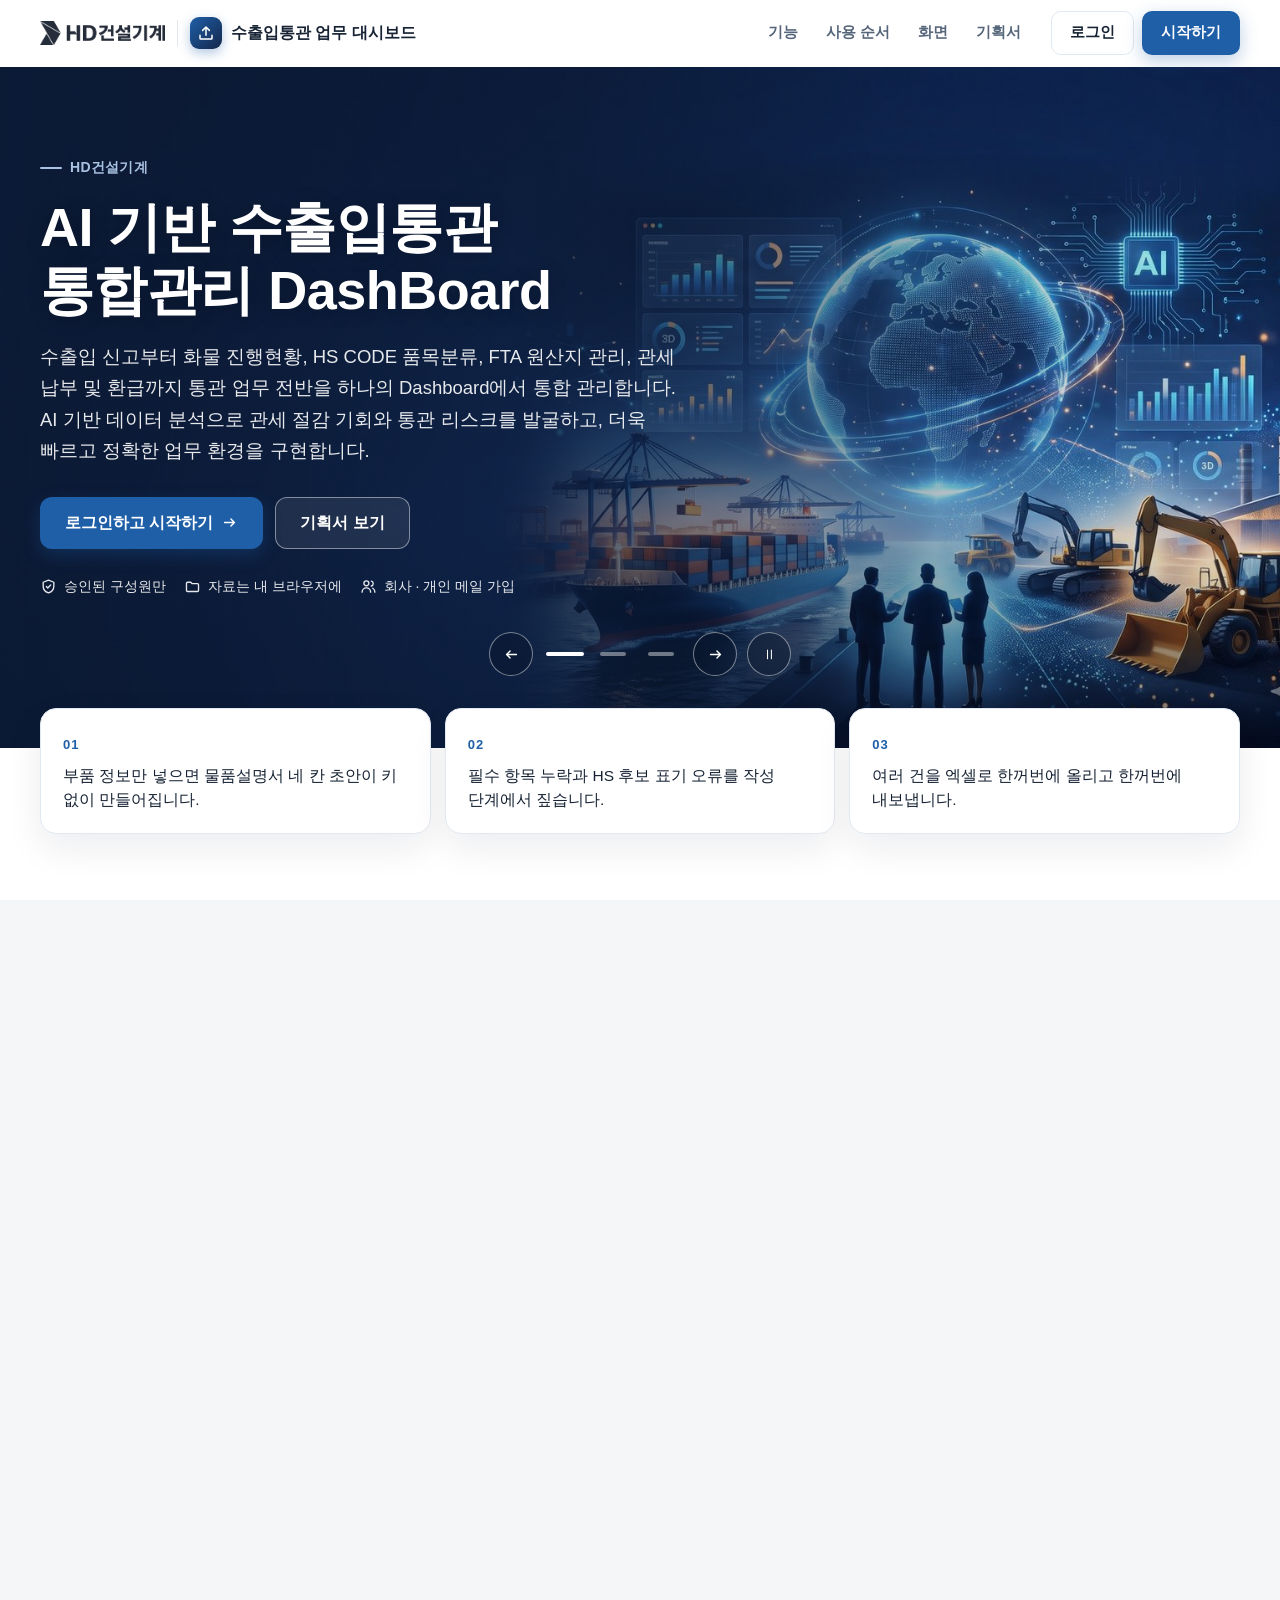
==== commit ca17827e: "첫 화면 로고 · 그림 · 왼쪽 메뉴 틀(판 2026-11-13.6) Co-Authored-By: Claude Fable 5.2 <noreply@anthropic.com>" ====
--- a/dashboard.html
+++ b/dashboard.html
@@ -13,9 +13,9 @@
 <link rel="stylesheet" href="css/dash.css">
 <!-- auth-kit: 로그인 전에는 도구 화면을 감춘다(js/auth.js 가 판정 뒤 푼다) -->
 <script>document.documentElement.classList.add('auth-lock')</script>
-<link rel="stylesheet" href="css/auth.css?v=2026-11-13.1">
-<link rel="stylesheet" href="css/board.css?v=2026-11-13.1">
-<link rel="stylesheet" href="css/kit-build.css?v=2026-11-13.1">
+<link rel="stylesheet" href="css/auth.css?v=2026-11-13.6">
+<link rel="stylesheet" href="css/board.css?v=2026-11-13.6">
+<link rel="stylesheet" href="css/kit-build.css?v=2026-11-13.6">
 <!-- /auth-kit -->
 </head>
 <body>
@@ -167,11 +167,11 @@
   });
 </script>
 <!-- auth-kit: 로그인 · 사용 신청 · 승인 · 게시판(키트 정본 data10-00/kit/auth, 적용 build-2611-00/tools/kit) -->
-<script src="vendor/supabase.js?v=2026-11-13.1"></script>
-<script src="js/auth-config.js?v=2026-11-13.1"></script>
-<script src="js/kit-build.js?v=2026-11-13.1"></script>
-<script src="js/board.js?v=2026-11-13.1"></script>
-<script src="js/auth.js?v=2026-11-13.1"></script>
+<script src="vendor/supabase.js?v=2026-11-13.6"></script>
+<script src="js/auth-config.js?v=2026-11-13.6"></script>
+<script src="js/kit-build.js?v=2026-11-13.6"></script>
+<script src="js/board.js?v=2026-11-13.6"></script>
+<script src="js/auth.js?v=2026-11-13.6"></script>
 <!-- /auth-kit -->
 </body>
 </html>
--- a/css/kit-build.css
+++ b/css/kit-build.css
@@ -1,8 +1,37 @@
-/* build-2611 과제용 — 로그인 키트를 여러 쪽짜리 정적 화면에 맞춘다(정본 build-2611-00/tools/kit/kit-build.css) */
+/* build-2611 과제용 — 로그인 키트를 여러 쪽짜리 정적 화면에 맞춘다(정본 build-2611-00/tools/kit/kit-build.css)
+   로그인 뒤 틀은 마산(data10) 과제와 같다: 왼쪽 메뉴(과제 메뉴 + 「도움 · 관리」) · 위쪽 계정 줄 · 본문. */
 [hidden]{display:none !important;}
-.kit-bar{display:none;}
-.kit-shell .kit-bar{display:flex; justify-content:flex-end; align-items:center; flex-wrap:wrap; gap:6px 10px; max-width:1320px; margin:0 auto; padding:6px 20px; min-height:0; font-size:13.5px; position:relative; z-index:5;}
-.kit-shell .kit-bar .auth-chip{margin-left:auto; flex-wrap:wrap; justify-content:flex-end; max-width:100%;}
+.kit-bar{display:flex; justify-content:flex-end; align-items:center; flex-wrap:wrap; gap:6px 10px; max-width:1320px; margin:0 auto; padding:8px 20px; min-height:0; font-size:13.5px; position:relative; z-index:5;}
+.kit-bar .auth-chip{margin-left:auto; flex-wrap:wrap; justify-content:flex-end; max-width:100%;}
 .kit-shell.kit-page-on header.hero{display:none;}
 #kitPage{max-width:1320px; margin:0 auto; padding:8px 20px 40px; min-width:0;}
-@media print{ .kit-bar{display:none !important;} }
+
+/* 과제 스타일이 태그 이름(nav · aside)에 건 규칙이 키트 화면으로 새지 않게 한다(09 · 10) */
+#authGate nav.hp-links,#kitPage nav.kp-toc{flex-direction:row; flex-wrap:wrap;}
+
+/* 왼쪽 메뉴 — 위쪽 메뉴(.topnav)의 이름표와 목록을 옮겨 온 것 */
+.kit-has-side nav.topnav{display:none;}
+.kit-has-side body{padding-top:0;}
+.kit-has-side .hero{margin-top:0;}
+.kit-side{background:linear-gradient(180deg,#12305c 0%,#0c2244 100%); color:#e8eef7; padding:12px 14px; display:flex; flex-wrap:wrap; align-items:center; gap:6px 14px;}
+.kit-side .topnav-brand{display:block; min-height:0; color:#fff; font-weight:800; font-size:15.5px; line-height:1.35; text-decoration:none; padding:4px 4px;}
+.kit-side .topnav-brand small{display:block; margin:2px 0 0; font-weight:400; font-size:11.5px; opacity:.7;}
+.kit-side #nav{list-style:none; margin:0; padding:0; display:flex; flex-direction:row; flex-wrap:wrap; gap:2px; overflow:visible; flex:1 1 auto; min-width:0;}
+.kit-side #nav li{margin:0; padding:0; min-width:0;}
+.kit-side #nav a{display:flex; align-items:center; justify-content:flex-start; text-align:left; min-height:38px; padding:0 12px; border:0; border-radius:10px; color:rgba(232,238,247,.82); text-decoration:none; font-size:14px; font-weight:600; white-space:nowrap;}
+.kit-side #nav a:hover{background:rgba(255,255,255,.07); color:#fff;}
+.kit-side #nav a.active,.kit-side #nav a[aria-current="page"]{background:rgba(64,126,201,.55); color:#fff; box-shadow:inset 3px 0 0 #ffb347;}
+.kit-shell.kit-page-on .kit-side #nav a.active,.kit-shell.kit-page-on .kit-side #nav a[aria-current="page"]{background:transparent; box-shadow:none; color:rgba(232,238,247,.82);}
+.kit-side .kit-nav{flex:1 1 100%; flex-direction:row; flex-wrap:wrap; align-items:center; margin-top:4px; padding-top:8px;}
+.kit-side .kit-nav-t{margin:0 6px 0 0; padding:0 4px;}
+@media (min-width:1000px){
+  .kit-has-side body{padding-left:248px;}
+  .kit-side{position:fixed; left:0; top:0; bottom:0; width:248px; z-index:40; overflow-y:auto; flex-direction:column; flex-wrap:nowrap; align-items:stretch; gap:0; padding:18px 12px 16px;}
+  .kit-side .topnav-brand{padding:4px 12px 14px; margin-bottom:10px; border-bottom:1px solid rgba(255,255,255,.1);}
+  .kit-side #nav{flex-direction:column; flex-wrap:nowrap; flex:0 0 auto; align-items:stretch;}
+  .kit-side #nav a{min-height:42px; font-size:14.5px; white-space:normal;}
+  .kit-side .kit-nav{flex:0 0 auto; flex-direction:column; flex-wrap:nowrap; align-items:stretch; margin-top:14px; padding-top:12px;}
+  .kit-side .kit-nav-t{margin:0 0 4px; padding:0 12px;}
+  .kit-has-side section,.kit-has-side [id]{scroll-margin-top:16px;}
+}
+@media print{ .kit-bar,.kit-side{display:none !important;} .kit-has-side body{padding-left:0;} }
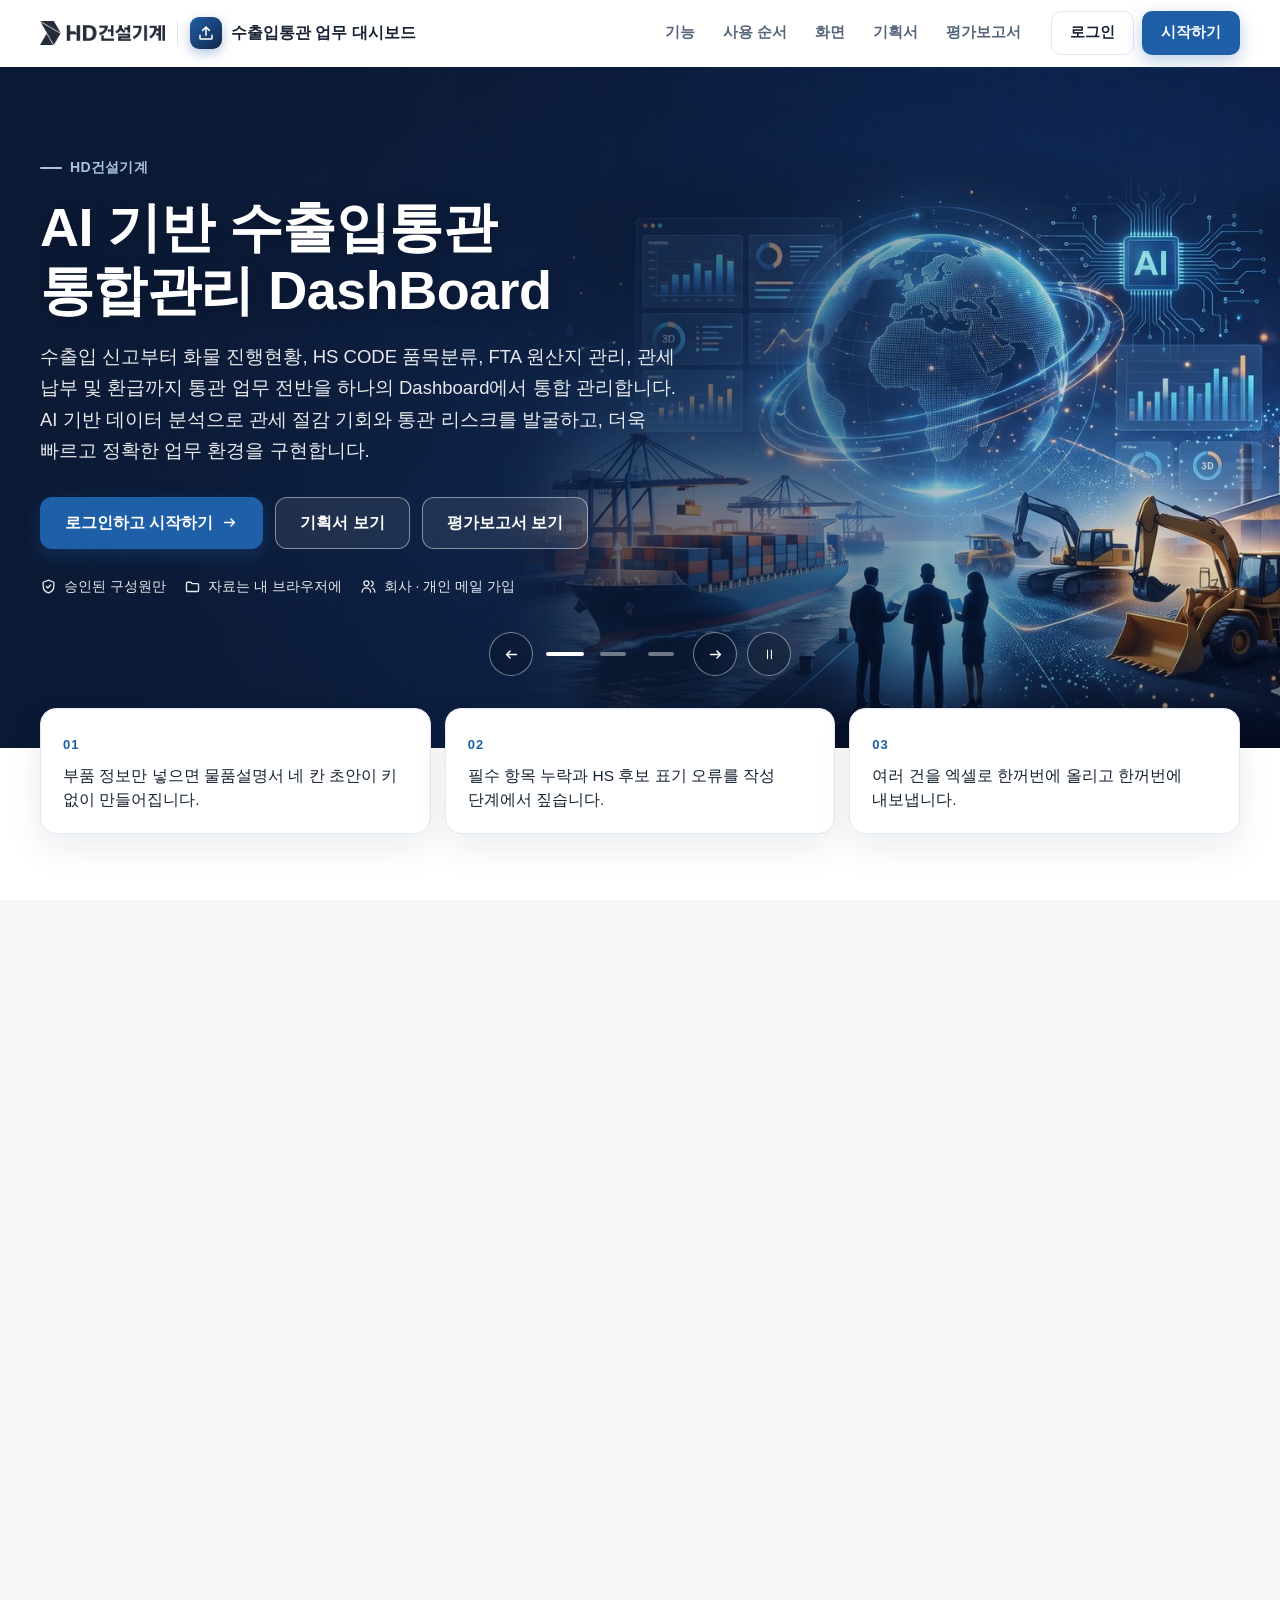
==== commit a9052b22: "첫 화면에 평가보고서 보기 · report.html Co-Authored-By: Claude Fable 5.2 <noreply@anthropic.com>" ====
--- a/dashboard.html
+++ b/dashboard.html
@@ -13,9 +13,9 @@
 <link rel="stylesheet" href="css/dash.css">
 <!-- auth-kit: 로그인 전에는 도구 화면을 감춘다(js/auth.js 가 판정 뒤 푼다) -->
 <script>document.documentElement.classList.add('auth-lock')</script>
-<link rel="stylesheet" href="css/auth.css?v=2026-11-13.6">
-<link rel="stylesheet" href="css/board.css?v=2026-11-13.6">
-<link rel="stylesheet" href="css/kit-build.css?v=2026-11-13.6">
+<link rel="stylesheet" href="css/auth.css?v=2026-11-13.8">
+<link rel="stylesheet" href="css/board.css?v=2026-11-13.8">
+<link rel="stylesheet" href="css/kit-build.css?v=2026-11-13.8">
 <!-- /auth-kit -->
 </head>
 <body>
@@ -167,11 +167,11 @@
   });
 </script>
 <!-- auth-kit: 로그인 · 사용 신청 · 승인 · 게시판(키트 정본 data10-00/kit/auth, 적용 build-2611-00/tools/kit) -->
-<script src="vendor/supabase.js?v=2026-11-13.6"></script>
-<script src="js/auth-config.js?v=2026-11-13.6"></script>
-<script src="js/kit-build.js?v=2026-11-13.6"></script>
-<script src="js/board.js?v=2026-11-13.6"></script>
-<script src="js/auth.js?v=2026-11-13.6"></script>
+<script src="vendor/supabase.js?v=2026-11-13.8"></script>
+<script src="js/auth-config.js?v=2026-11-13.8"></script>
+<script src="js/kit-build.js?v=2026-11-13.8"></script>
+<script src="js/board.js?v=2026-11-13.8"></script>
+<script src="js/auth.js?v=2026-11-13.8"></script>
 <!-- /auth-kit -->
 </body>
 </html>
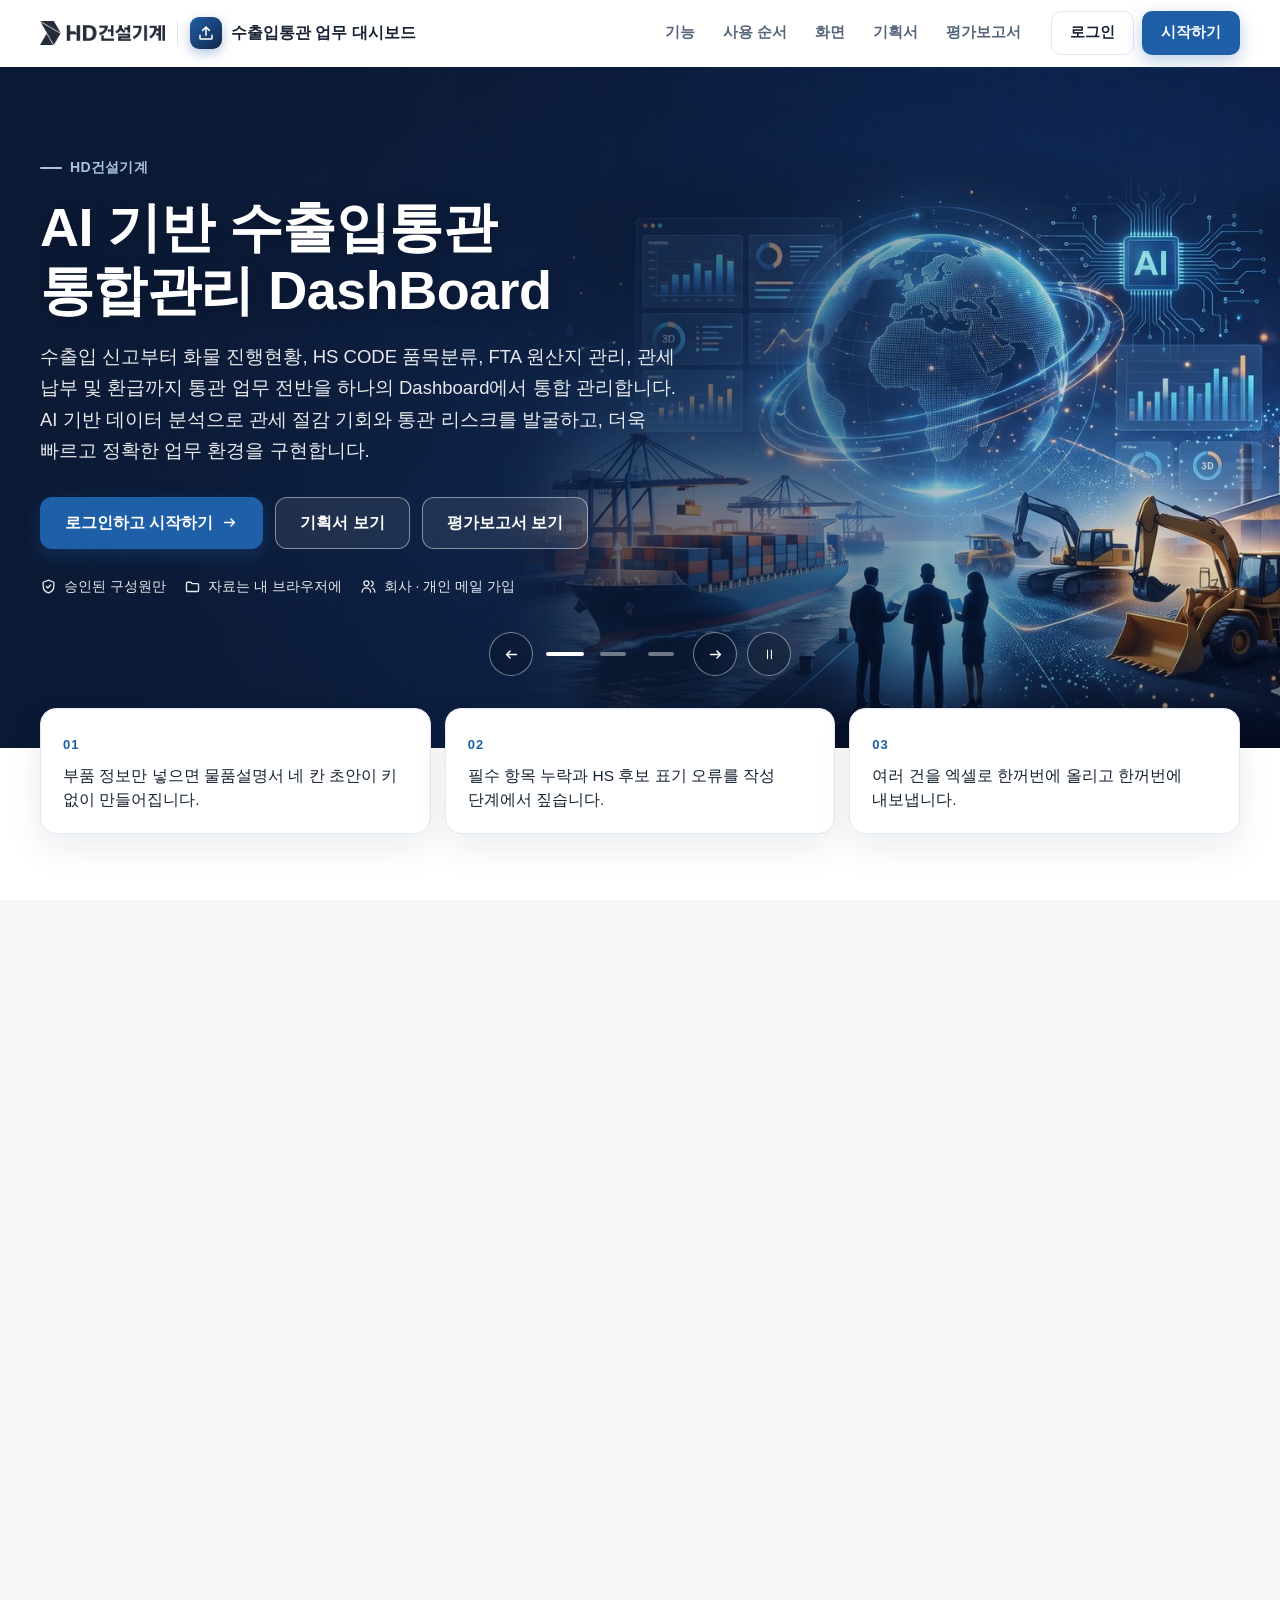
==== commit 2eb57138: "패들릿 접수 반영 · 판 2026-11-13.10 Co-Authored-By: Claude Fable 5.2 <noreply@anthropic.com>" ====
--- a/dashboard.html
+++ b/dashboard.html
@@ -13,9 +13,9 @@
 <link rel="stylesheet" href="css/dash.css">
 <!-- auth-kit: 로그인 전에는 도구 화면을 감춘다(js/auth.js 가 판정 뒤 푼다) -->
 <script>document.documentElement.classList.add('auth-lock')</script>
-<link rel="stylesheet" href="css/auth.css?v=2026-11-13.8">
-<link rel="stylesheet" href="css/board.css?v=2026-11-13.8">
-<link rel="stylesheet" href="css/kit-build.css?v=2026-11-13.8">
+<link rel="stylesheet" href="css/auth.css?v=2026-11-13.10">
+<link rel="stylesheet" href="css/board.css?v=2026-11-13.10">
+<link rel="stylesheet" href="css/kit-build.css?v=2026-11-13.10">
 <!-- /auth-kit -->
 </head>
 <body>
@@ -72,11 +72,12 @@
   </label>
   <div class="btnrow">
     <button class="btn primary" id="btn-dash-sample">예제로 해보기</button>
-    <a class="btn" href="samples/예제_수입통관실적_ERP.xlsx" download>예제 엑셀 받기(수입)</a>
+    <a class="btn" id="btn-dash-zip" href="samples/예제_엑셀_5종.zip" download>예제 엑셀 5종 한꺼번에 받기(ZIP)</a>
     <button class="btn" id="btn-dash-clear" type="button">저장된 데이터 지우기</button>
   </div>
   <p class="sub" style="margin-top:10px">예제는 가짜 업체·본부의 2024-01~2025-10 데이터입니다. 예제 데이터는 실제 사내 데이터가 아닙니다.
-    예제 엑셀 5종은 <code>samples/</code> 폴더에 있습니다.</p>
+    </p>
+  <p class="sub" id="dash-samples">예제 엑셀 하나씩 받기 — <a href="samples/예제_수입통관실적_ERP.xlsx" download>수입통관 실적</a> · <a href="samples/예제_수출통관실적_ERP.xlsx" download>수출통관 실적</a> · <a href="samples/예제_관세환급실적.xlsx" download>관세환급 실적</a> · <a href="samples/예제_수출입오류점수.xlsx" download>수출입 오류점수</a> · <a href="samples/예제_품목분류결정문현황.xlsx" download>품목분류 결정문 현황</a></p>
   <label class="chk"><input type="checkbox" id="d-remember" checked> 올린 데이터를 이 브라우저에 기억하기(다음에 열 때 다시 올리지 않아도 됩니다)</label>
   <div id="d-msg"></div>
   <div id="d-sets"></div>
@@ -167,11 +168,11 @@
   });
 </script>
 <!-- auth-kit: 로그인 · 사용 신청 · 승인 · 게시판(키트 정본 data10-00/kit/auth, 적용 build-2611-00/tools/kit) -->
-<script src="vendor/supabase.js?v=2026-11-13.8"></script>
-<script src="js/auth-config.js?v=2026-11-13.8"></script>
-<script src="js/kit-build.js?v=2026-11-13.8"></script>
-<script src="js/board.js?v=2026-11-13.8"></script>
-<script src="js/auth.js?v=2026-11-13.8"></script>
+<script src="vendor/supabase.js?v=2026-11-13.10"></script>
+<script src="js/auth-config.js?v=2026-11-13.10"></script>
+<script src="js/kit-build.js?v=2026-11-13.10"></script>
+<script src="js/board.js?v=2026-11-13.10"></script>
+<script src="js/auth.js?v=2026-11-13.10"></script>
 <!-- /auth-kit -->
 </body>
 </html>
--- a/css/kit-build.css
+++ b/css/kit-build.css
@@ -35,3 +35,7 @@
   .kit-has-side section,.kit-has-side [id]{scroll-margin-top:16px;}
 }
 @media print{ .kit-bar,.kit-side{display:none !important;} .kit-has-side body{padding-left:0;} }
+
+/* 왼쪽 메뉴를 쓰지 않는 과제(landing.kitSide: false) — 고정된 위쪽 메뉴 아래에 계정 줄을 둔다 */
+.kit-no-side .kit-bar{margin-top:56px;} .kit-no-side .hero{margin-top:0;}
+@media (max-width:860px){ .kit-no-side .kit-bar{margin-top:52px;} }
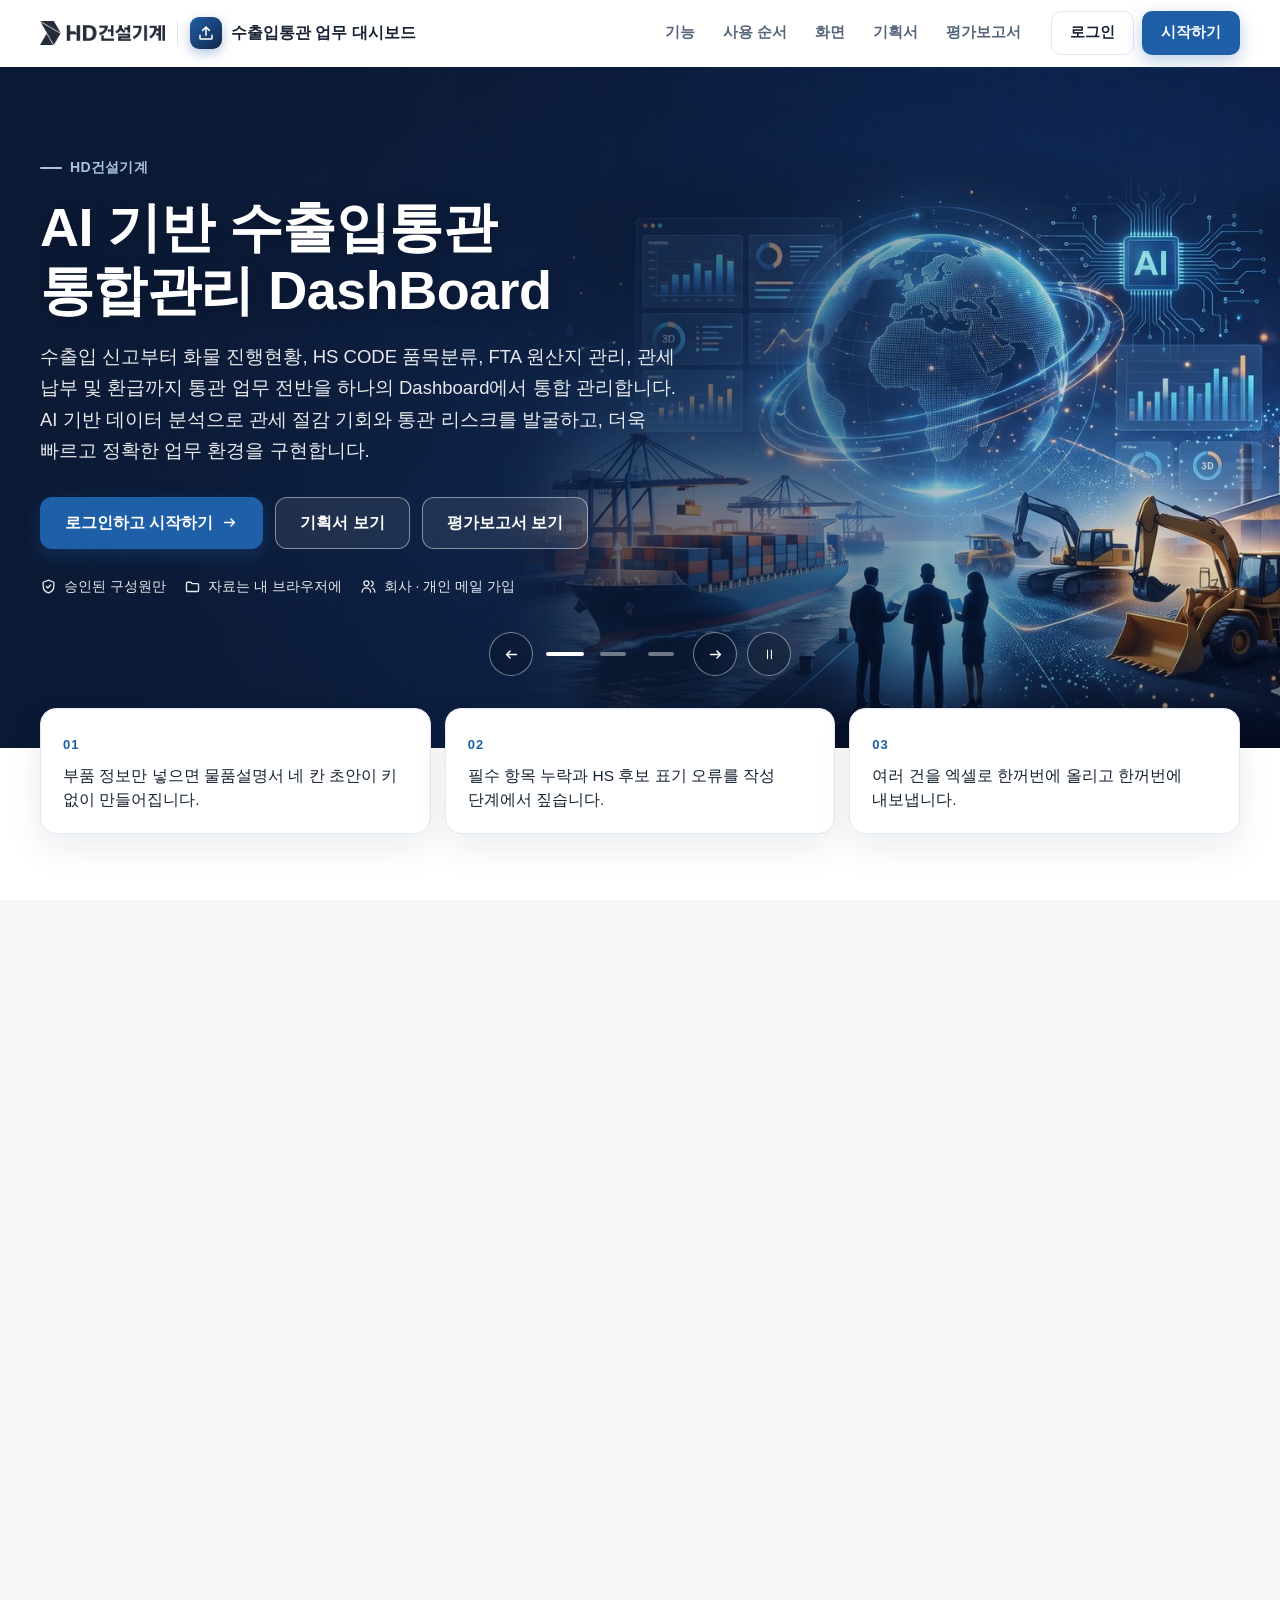
==== commit 7e0bf8a2: "최종 SEO · og-image · sitemap (판 2026-11-13.11) Co-Authored-By: Claude Fable 5.2 <noreply@anthropic.co" ====
--- a/dashboard.html
+++ b/dashboard.html
@@ -4,18 +4,36 @@
 <meta charset="UTF-8">
 <meta name="viewport" content="width=device-width, initial-scale=1.0">
 <title>대시보드 — 수출입통관 업무 대시보드</title>
+<!-- seo-kit: 검색 · 공유 미리보기(주소를 옮기면 이 묶음의 주소를 내 주소로) -->
+<link rel="canonical" href="https://build-2611-07.jobability.co.kr/dashboard.html">
+<meta name="robots" content="index,follow">
+<meta property="og:type" content="website">
+<meta property="og:site_name" content="HD건설기계">
+<meta property="og:title" content="대시보드 — 수출입통관 업무 대시보드">
+<meta property="og:description" content="ERP·환급프로그램·관세청에서 내려받은 엑셀을 올리면 수출입 통관 실적, FTA 활용·절감액, 관세환급, 수출입 오류점수를 집계해 보여 줍니다. 파일은 브라우저 안에서만 처리합니다.">
+<meta property="og:url" content="https://build-2611-07.jobability.co.kr/dashboard.html">
+<meta property="og:image" content="https://build-2611-07.jobability.co.kr/og-image.png">
+<meta property="og:image:secure_url" content="https://build-2611-07.jobability.co.kr/og-image.png">
+<meta property="og:image:type" content="image/png">
+<meta property="og:image:width" content="1200">
+<meta property="og:image:height" content="630">
+<meta property="og:image:alt" content="AI 기반 수출입통관 통합관리 DashBoard">
+<meta property="og:locale" content="ko_KR">
+<meta name="twitter:card" content="summary_large_image">
+<meta name="twitter:title" content="대시보드 — 수출입통관 업무 대시보드">
+<meta name="twitter:description" content="ERP·환급프로그램·관세청에서 내려받은 엑셀을 올리면 수출입 통관 실적, FTA 활용·절감액, 관세환급, 수출입 오류점수를 집계해 보여 줍니다. 파일은 브라우저 안에서만 처리합니다.">
+<meta name="twitter:image" content="https://build-2611-07.jobability.co.kr/og-image.png">
+<!-- /seo-kit -->
 <meta name="description" content="ERP·환급프로그램·관세청에서 내려받은 엑셀을 올리면 수출입 통관 실적, FTA 활용·절감액, 관세환급, 수출입 오류점수를 집계해 보여 줍니다. 파일은 브라우저 안에서만 처리합니다.">
 <link rel="icon" href="favicon.svg" type="image/svg+xml">
-<link rel="canonical" href="https://aebonlee.github.io/build-2611-07/dashboard.html">
-<meta name="robots" content="index,follow">
 <link rel="stylesheet" href="css/style.css">
 <link rel="stylesheet" href="css/app.css">
 <link rel="stylesheet" href="css/dash.css">
 <!-- auth-kit: 로그인 전에는 도구 화면을 감춘다(js/auth.js 가 판정 뒤 푼다) -->
 <script>document.documentElement.classList.add('auth-lock')</script>
-<link rel="stylesheet" href="css/auth.css?v=2026-11-13.10">
-<link rel="stylesheet" href="css/board.css?v=2026-11-13.10">
-<link rel="stylesheet" href="css/kit-build.css?v=2026-11-13.10">
+<link rel="stylesheet" href="css/auth.css?v=2026-11-13.11">
+<link rel="stylesheet" href="css/board.css?v=2026-11-13.11">
+<link rel="stylesheet" href="css/kit-build.css?v=2026-11-13.11">
 <!-- /auth-kit -->
 </head>
 <body>
@@ -72,12 +90,13 @@
   </label>
   <div class="btnrow">
     <button class="btn primary" id="btn-dash-sample">예제로 해보기</button>
-    <a class="btn" id="btn-dash-zip" href="samples/예제_엑셀_5종.zip" download>예제 엑셀 5종 한꺼번에 받기(ZIP)</a>
     <button class="btn" id="btn-dash-clear" type="button">저장된 데이터 지우기</button>
   </div>
   <p class="sub" style="margin-top:10px">예제는 가짜 업체·본부의 2024-01~2025-10 데이터입니다. 예제 데이터는 실제 사내 데이터가 아닙니다.
     </p>
-  <p class="sub" id="dash-samples">예제 엑셀 하나씩 받기 — <a href="samples/예제_수입통관실적_ERP.xlsx" download>수입통관 실적</a> · <a href="samples/예제_수출통관실적_ERP.xlsx" download>수출통관 실적</a> · <a href="samples/예제_관세환급실적.xlsx" download>관세환급 실적</a> · <a href="samples/예제_수출입오류점수.xlsx" download>수출입 오류점수</a> · <a href="samples/예제_품목분류결정문현황.xlsx" download>품목분류 결정문 현황</a></p>
+  <div class="note" id="dash-samples" style="margin-top:12px"><b>대시보드 예제 엑셀 5종</b> — 수입통관 · 수출통관 · 관세환급 · 오류점수 · 품목분류 결정문(가짜 데이터)
+    <div class="btnrow" style="margin:8px 0 6px"><button class="btn primary" type="button" data-ex5>예제 엑셀 5개 모두 내려받기</button><a class="btn" href="samples/예제_엑셀_5종.zip" download>ZIP 한 파일로 받기</a></div>
+    <span class="sub">하나씩 받기 — <a class="ex-file" href="samples/예제_수입통관실적_ERP.xlsx" download>수입통관 실적</a> · <a class="ex-file" href="samples/예제_수출통관실적_ERP.xlsx" download>수출통관 실적</a> · <a class="ex-file" href="samples/예제_관세환급실적.xlsx" download>관세환급 실적</a> · <a class="ex-file" href="samples/예제_수출입오류점수.xlsx" download>수출입 오류점수</a> · <a class="ex-file" href="samples/예제_품목분류결정문현황.xlsx" download>품목분류 결정문 현황</a></span></div>
   <label class="chk"><input type="checkbox" id="d-remember" checked> 올린 데이터를 이 브라우저에 기억하기(다음에 열 때 다시 올리지 않아도 됩니다)</label>
   <div id="d-msg"></div>
   <div id="d-sets"></div>
@@ -167,12 +186,21 @@
     var b = document.querySelector('.tab[data-tab="' + a.dataset.goTab + '"]'); if (b && !document.getElementById('d-view').hidden) b.click();
   });
 </script>
+<script>
+/* 예제 엑셀 5개를 차례로 내려받는다(브라우저가 「여러 파일 내려받기」를 물으면 허용) */
+document.addEventListener('click', function (e) {
+  var b = e.target.closest ? e.target.closest('[data-ex5]') : null; if (!b) return;
+  var box = b.closest('.note'), list = [].slice.call(box.querySelectorAll('a.ex-file'));
+  list.forEach(function (a, i) { setTimeout(function () { var x = document.createElement('a'); x.href = a.getAttribute('href'); x.download = decodeURIComponent(a.getAttribute('href').split('/').pop()); document.body.appendChild(x); x.click(); x.remove(); }, i * 700); });
+  b.textContent = '내려받는 중… (5개)'; setTimeout(function () { b.textContent = '예제 엑셀 5개 모두 내려받기'; }, list.length * 700 + 600);
+});
+</script>
 <!-- auth-kit: 로그인 · 사용 신청 · 승인 · 게시판(키트 정본 data10-00/kit/auth, 적용 build-2611-00/tools/kit) -->
-<script src="vendor/supabase.js?v=2026-11-13.10"></script>
-<script src="js/auth-config.js?v=2026-11-13.10"></script>
-<script src="js/kit-build.js?v=2026-11-13.10"></script>
-<script src="js/board.js?v=2026-11-13.10"></script>
-<script src="js/auth.js?v=2026-11-13.10"></script>
+<script src="vendor/supabase.js?v=2026-11-13.11"></script>
+<script src="js/auth-config.js?v=2026-11-13.11"></script>
+<script src="js/kit-build.js?v=2026-11-13.11"></script>
+<script src="js/board.js?v=2026-11-13.11"></script>
+<script src="js/auth.js?v=2026-11-13.11"></script>
 <!-- /auth-kit -->
 </body>
 </html>
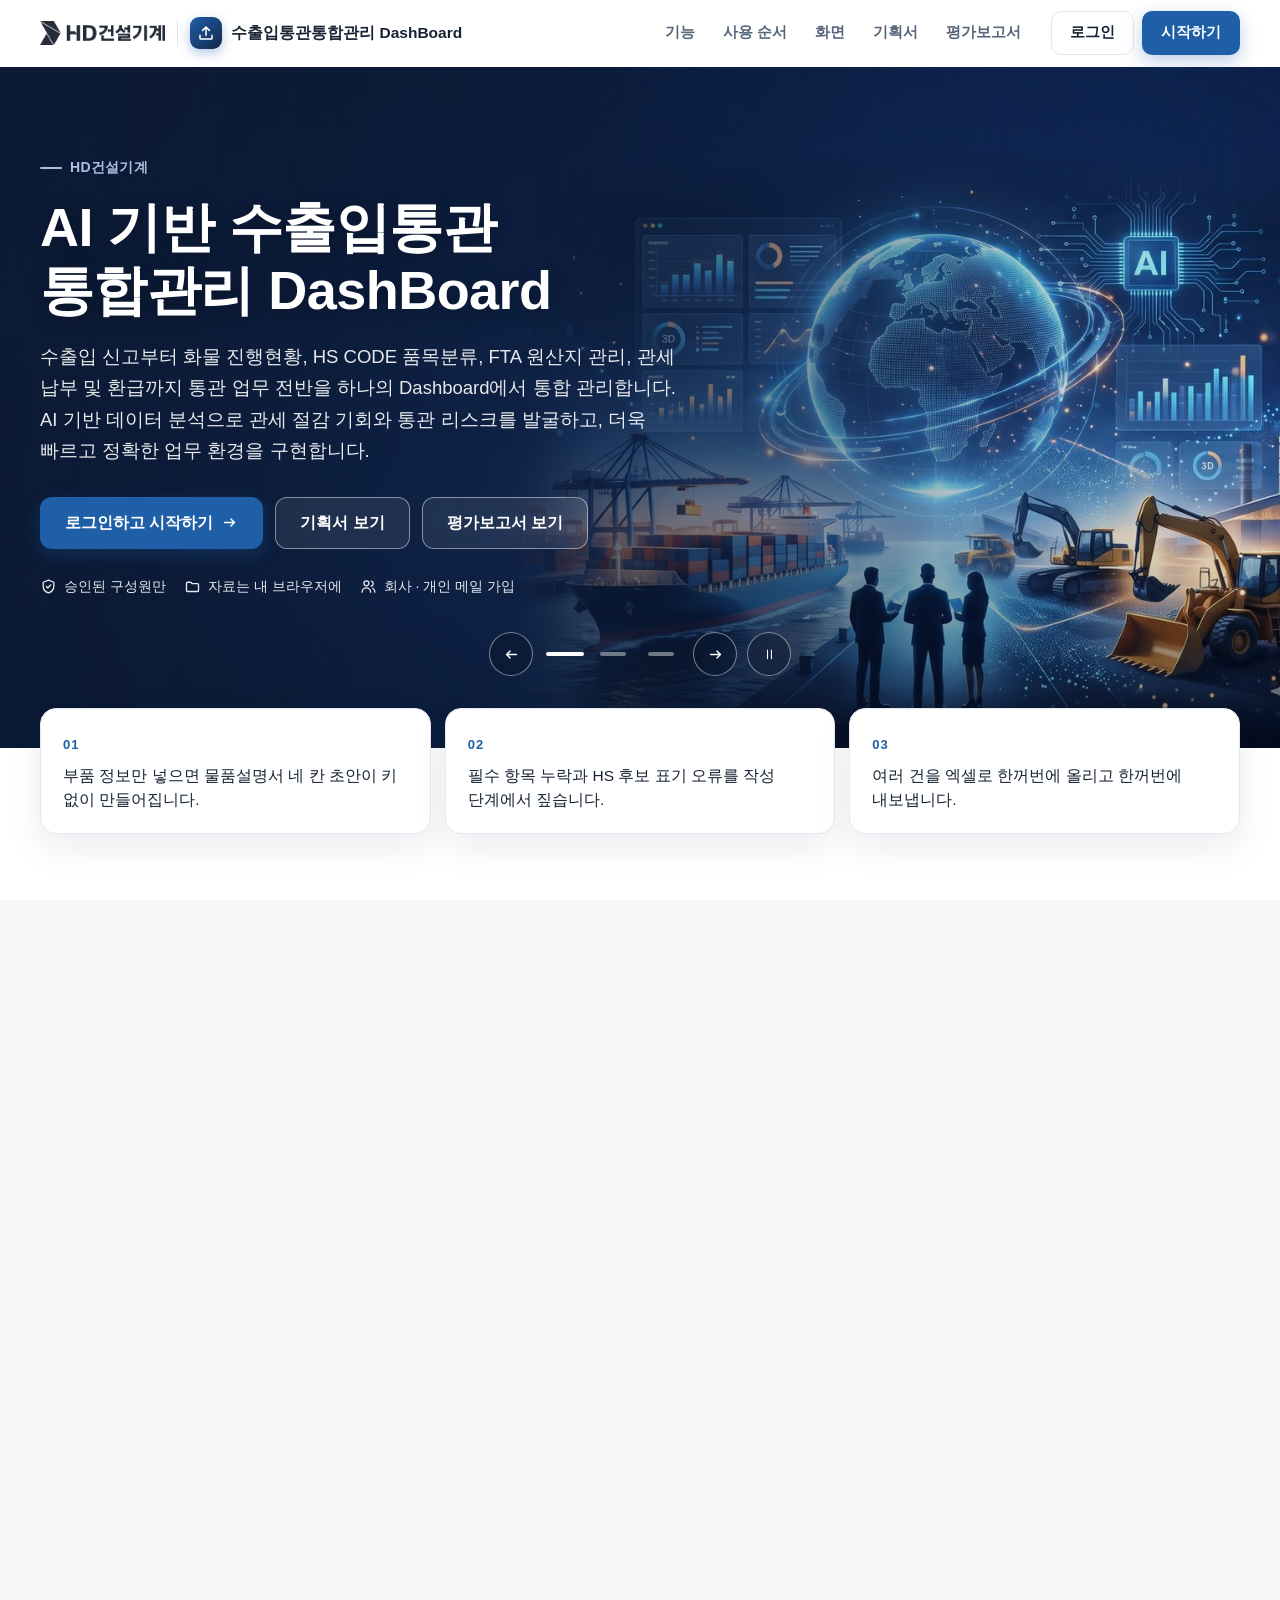
==== commit 111b9ef2: "판 2026-11-13.13 · 인계용 ZIP Co-Authored-By: Claude Fable 5.2 <noreply@anthropic.com>" ====
--- a/dashboard.html
+++ b/dashboard.html
@@ -3,26 +3,26 @@
 <head>
 <meta charset="UTF-8">
 <meta name="viewport" content="width=device-width, initial-scale=1.0">
-<title>대시보드 — 수출입통관 업무 대시보드</title>
+<title>대시보드 — 수출입통관통합관리 DashBoard</title>
 <!-- seo-kit: 검색 · 공유 미리보기(주소를 옮기면 이 묶음의 주소를 내 주소로) -->
 <link rel="canonical" href="https://build-2611-07.jobability.co.kr/dashboard.html">
 <meta name="robots" content="index,follow">
 <meta property="og:type" content="website">
 <meta property="og:site_name" content="HD건설기계">
-<meta property="og:title" content="대시보드 — 수출입통관 업무 대시보드">
+<meta property="og:title" content="대시보드 — 수출입통관통합관리 DashBoard">
 <meta property="og:description" content="ERP·환급프로그램·관세청에서 내려받은 엑셀을 올리면 수출입 통관 실적, FTA 활용·절감액, 관세환급, 수출입 오류점수를 집계해 보여 줍니다. 파일은 브라우저 안에서만 처리합니다.">
 <meta property="og:url" content="https://build-2611-07.jobability.co.kr/dashboard.html">
-<meta property="og:image" content="https://build-2611-07.jobability.co.kr/og-image.png">
-<meta property="og:image:secure_url" content="https://build-2611-07.jobability.co.kr/og-image.png">
+<meta property="og:image" content="https://build-2611-07.jobability.co.kr/og-image.png?v=2">
+<meta property="og:image:secure_url" content="https://build-2611-07.jobability.co.kr/og-image.png?v=2">
 <meta property="og:image:type" content="image/png">
 <meta property="og:image:width" content="1200">
 <meta property="og:image:height" content="630">
 <meta property="og:image:alt" content="AI 기반 수출입통관 통합관리 DashBoard">
 <meta property="og:locale" content="ko_KR">
 <meta name="twitter:card" content="summary_large_image">
-<meta name="twitter:title" content="대시보드 — 수출입통관 업무 대시보드">
+<meta name="twitter:title" content="대시보드 — 수출입통관통합관리 DashBoard">
 <meta name="twitter:description" content="ERP·환급프로그램·관세청에서 내려받은 엑셀을 올리면 수출입 통관 실적, FTA 활용·절감액, 관세환급, 수출입 오류점수를 집계해 보여 줍니다. 파일은 브라우저 안에서만 처리합니다.">
-<meta name="twitter:image" content="https://build-2611-07.jobability.co.kr/og-image.png">
+<meta name="twitter:image" content="https://build-2611-07.jobability.co.kr/og-image.png?v=2">
 <!-- /seo-kit -->
 <meta name="description" content="ERP·환급프로그램·관세청에서 내려받은 엑셀을 올리면 수출입 통관 실적, FTA 활용·절감액, 관세환급, 수출입 오류점수를 집계해 보여 줍니다. 파일은 브라우저 안에서만 처리합니다.">
 <link rel="icon" href="favicon.svg" type="image/svg+xml">
@@ -31,16 +31,16 @@
 <link rel="stylesheet" href="css/dash.css">
 <!-- auth-kit: 로그인 전에는 도구 화면을 감춘다(js/auth.js 가 판정 뒤 푼다) -->
 <script>document.documentElement.classList.add('auth-lock')</script>
-<link rel="stylesheet" href="css/auth.css?v=2026-11-13.11">
-<link rel="stylesheet" href="css/board.css?v=2026-11-13.11">
-<link rel="stylesheet" href="css/kit-build.css?v=2026-11-13.11">
+<link rel="stylesheet" href="css/auth.css?v=2026-11-13.13">
+<link rel="stylesheet" href="css/board.css?v=2026-11-13.13">
+<link rel="stylesheet" href="css/kit-build.css?v=2026-11-13.13">
 <!-- /auth-kit -->
 </head>
 <body>
 
 <nav class="topnav" aria-label="주요 메뉴">
   <div class="topnav-inner">
-    <a class="topnav-brand" href="dashboard.html">수출입통관 업무 대시보드 <small>build-2611-07 · 기획 최창섭</small></a>
+    <a class="topnav-brand" href="dashboard.html">수출입통관통합관리 DashBoard <small>build-2611-07 · 기획 최창섭</small></a>
     <ul class="topnav-links">
       <li><a href="dashboard.html" class="active" aria-current="page">대시보드</a></li>
       <li><a href="tracking.html">화물 추적</a></li>
@@ -55,7 +55,7 @@
 
 <header class="hero"><div class="wrap">
   <div class="eyebrow">생성형 AI 업무자동화 전문가과정 · 2차수 · 프로젝트 07 · v1.3</div>
-  <h1>수출입통관 업무 대시보드</h1>
+  <h1>수출입통관통합관리 DashBoard</h1>
   <p>ERP·환급프로그램·관세청에서 내려받은 엑셀을 올리면 <b>수출입 통관 실적, FTA 활용·절감액, 관세환급, 오류점수, 품목분류 결정문 현황</b>을 한 화면에 모읍니다.
      매일 새 엑셀을 올리면 그 데이터로 바뀝니다. 열 이름이 달라도 같은 뜻 낱말로 찾고, 못 찾은 열은 직접 고릅니다.
      수입보세화물 단계 알림은 <a href="tracking.html" style="color:#fff">화물 추적</a>에 있습니다.</p>
@@ -196,11 +196,11 @@
 });
 </script>
 <!-- auth-kit: 로그인 · 사용 신청 · 승인 · 게시판(키트 정본 data10-00/kit/auth, 적용 build-2611-00/tools/kit) -->
-<script src="vendor/supabase.js?v=2026-11-13.11"></script>
-<script src="js/auth-config.js?v=2026-11-13.11"></script>
-<script src="js/kit-build.js?v=2026-11-13.11"></script>
-<script src="js/board.js?v=2026-11-13.11"></script>
-<script src="js/auth.js?v=2026-11-13.11"></script>
+<script src="vendor/supabase.js?v=2026-11-13.13"></script>
+<script src="js/auth-config.js?v=2026-11-13.13"></script>
+<script src="js/kit-build.js?v=2026-11-13.13"></script>
+<script src="js/board.js?v=2026-11-13.13"></script>
+<script src="js/auth.js?v=2026-11-13.13"></script>
 <!-- /auth-kit -->
 </body>
 </html>
